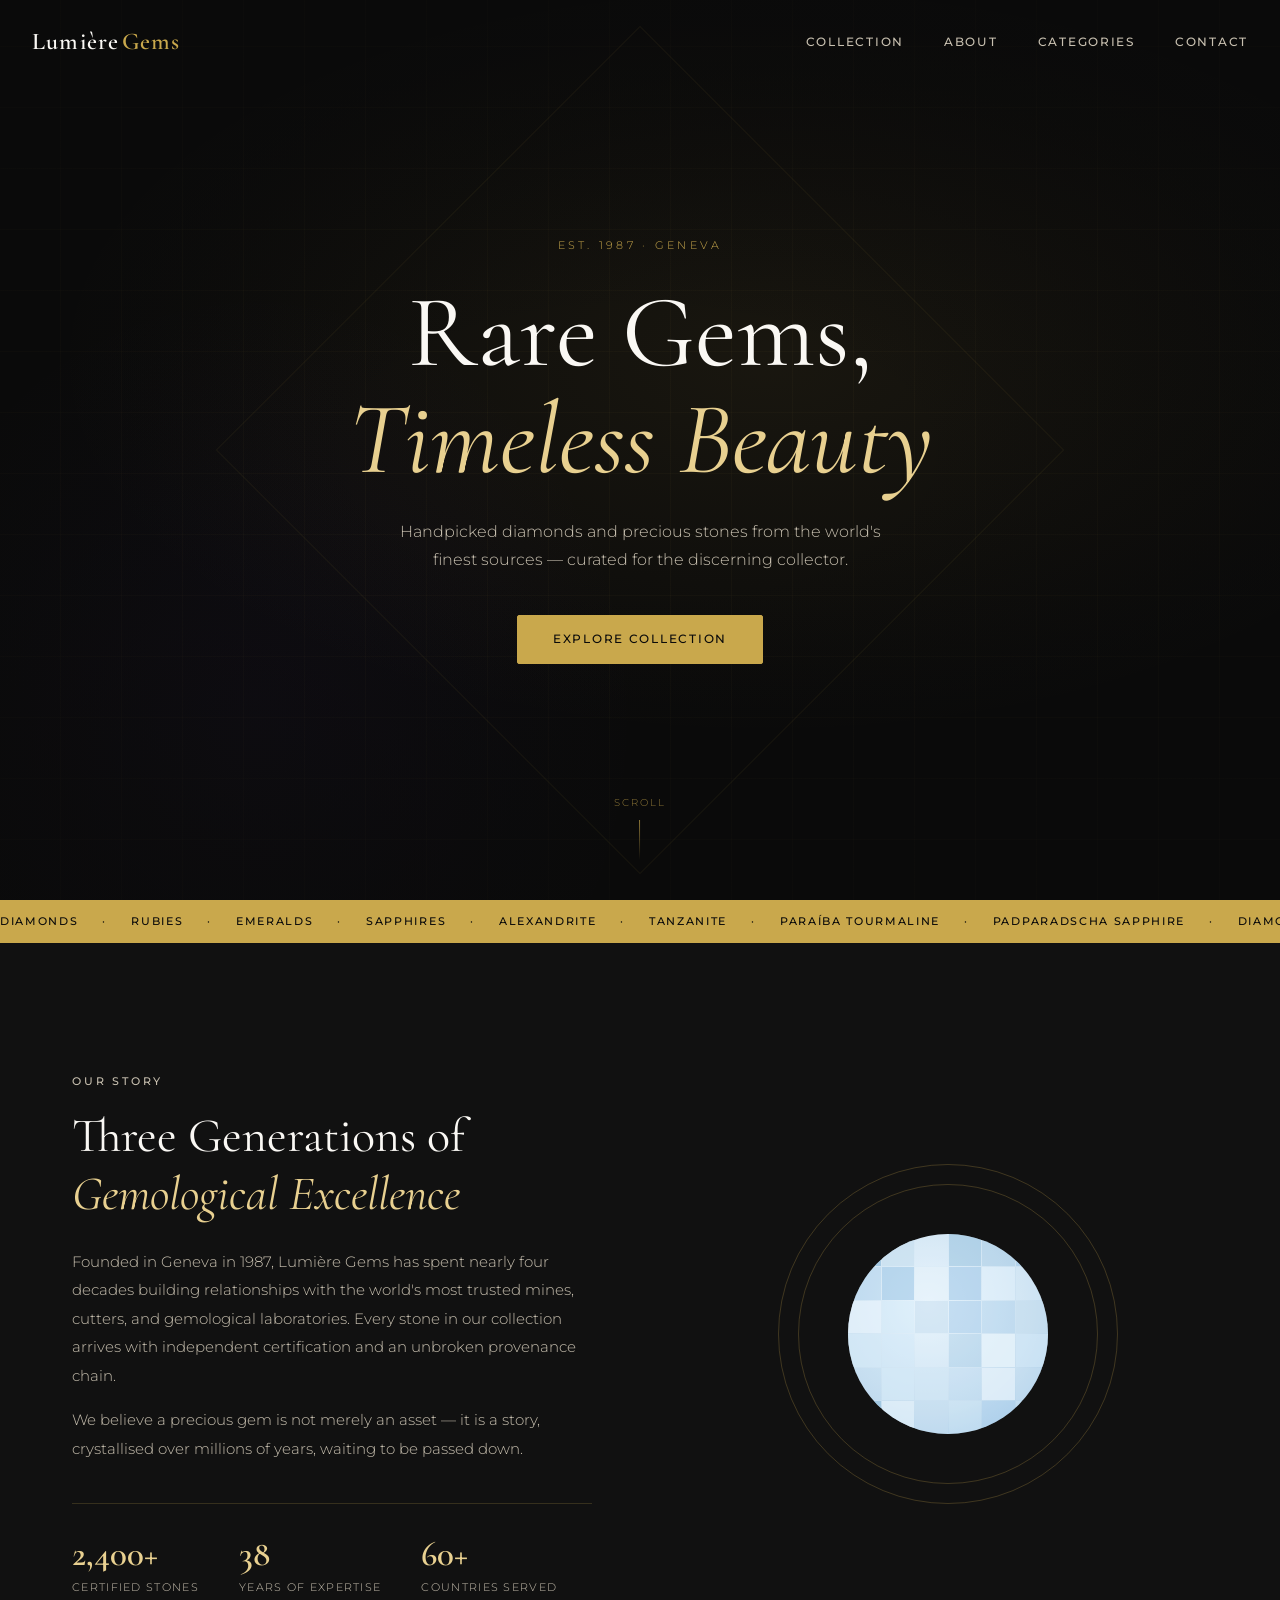
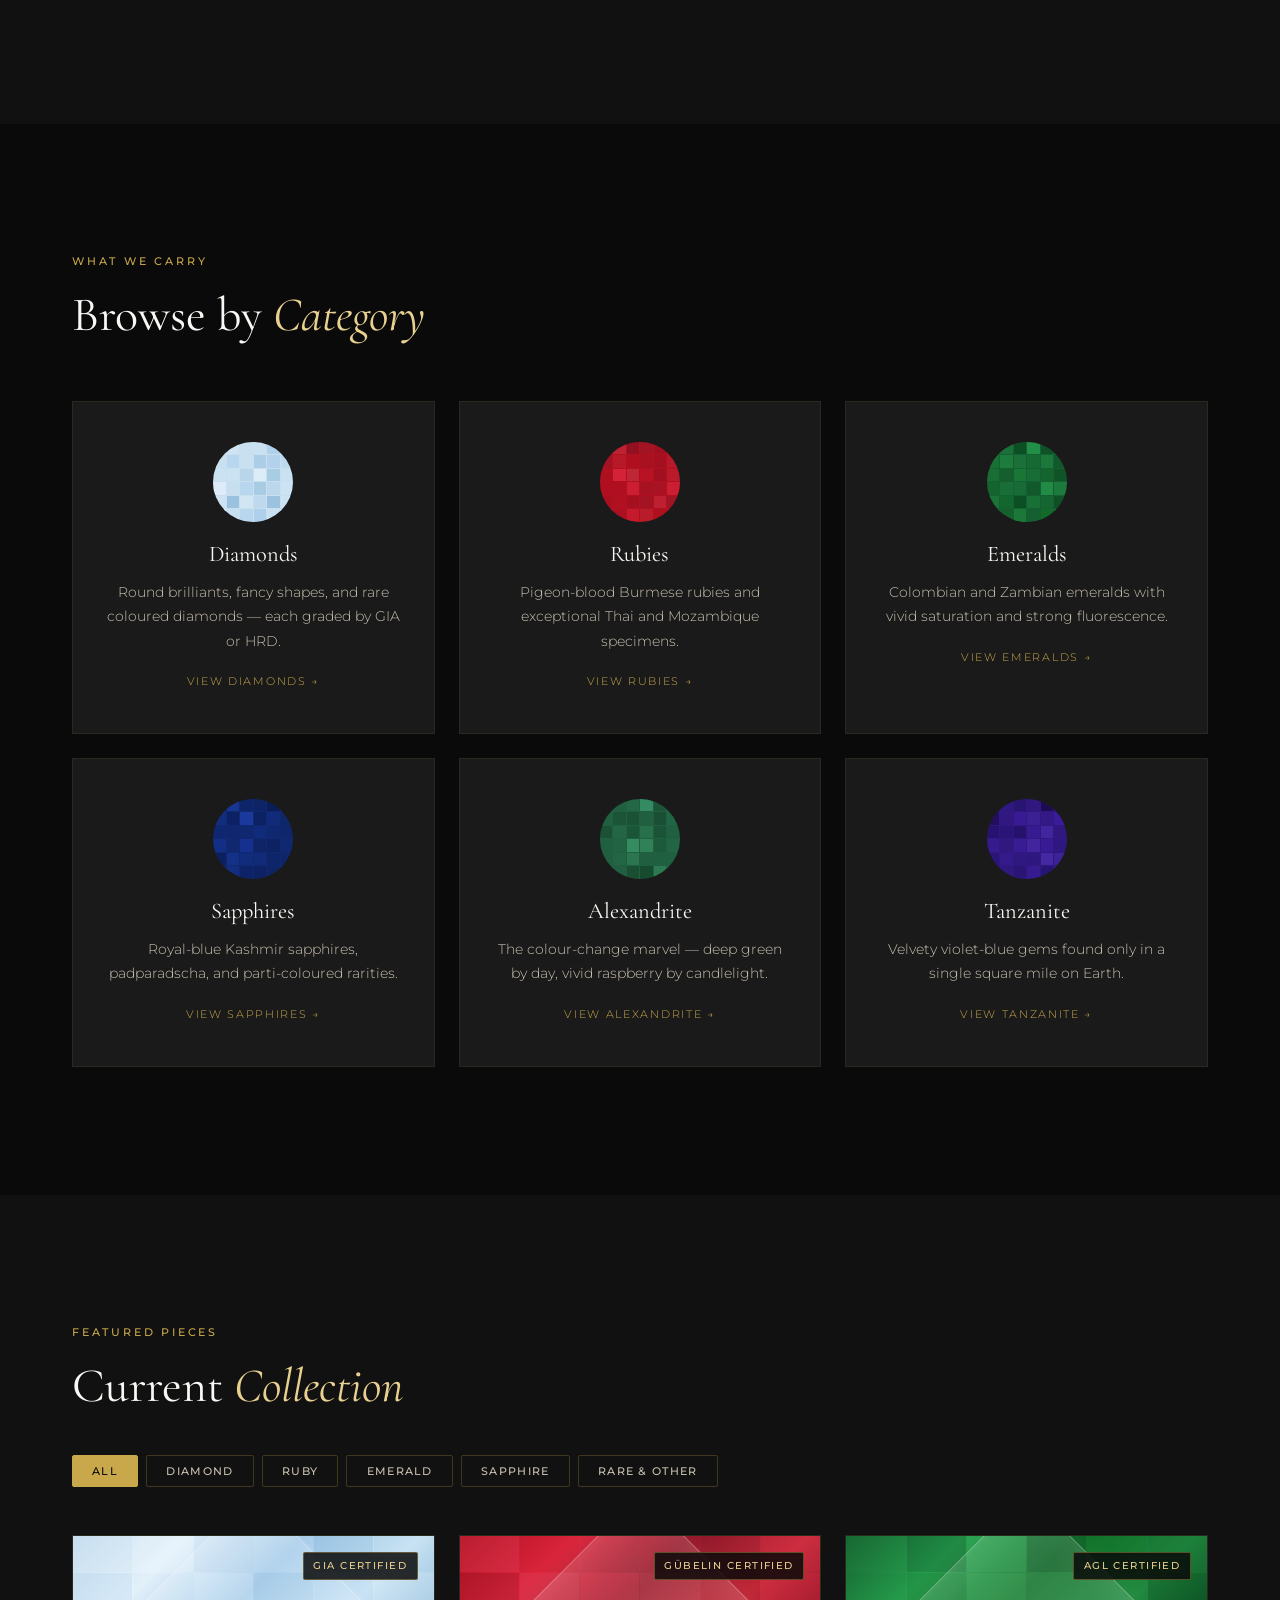
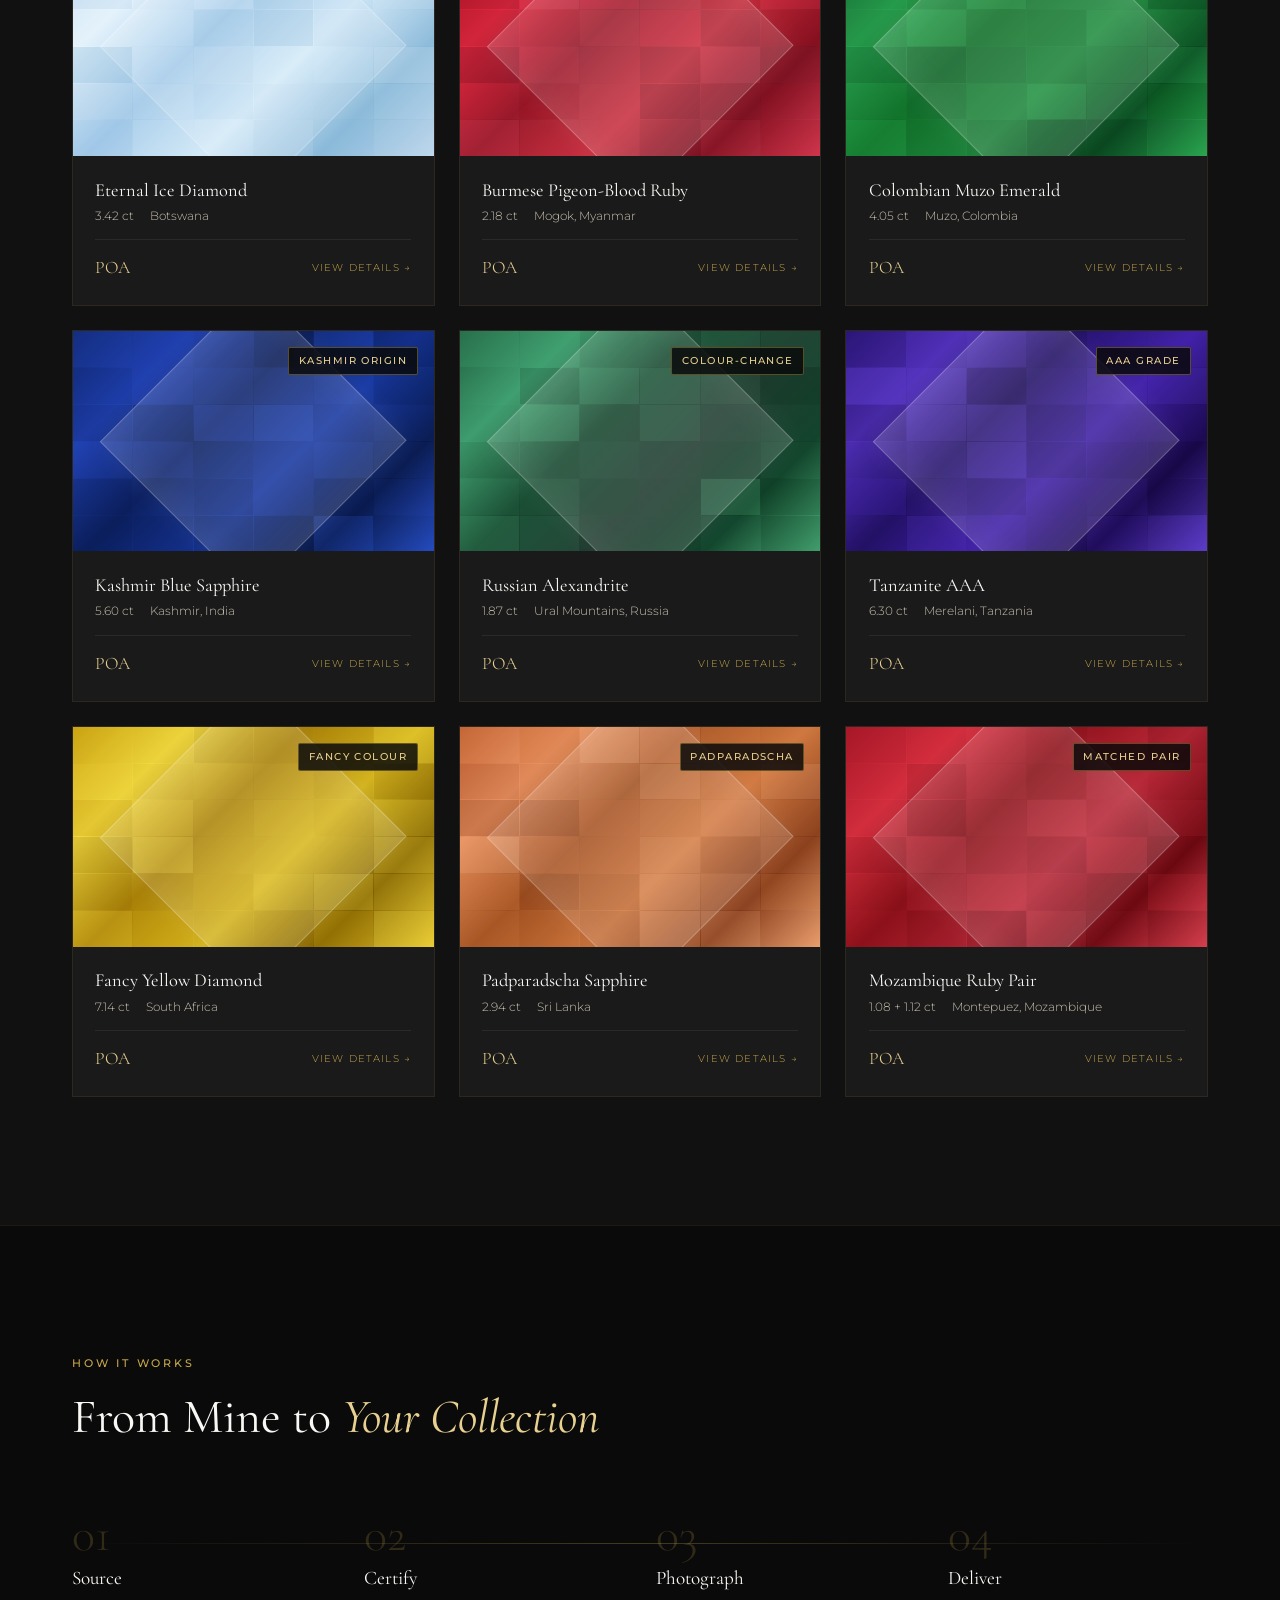
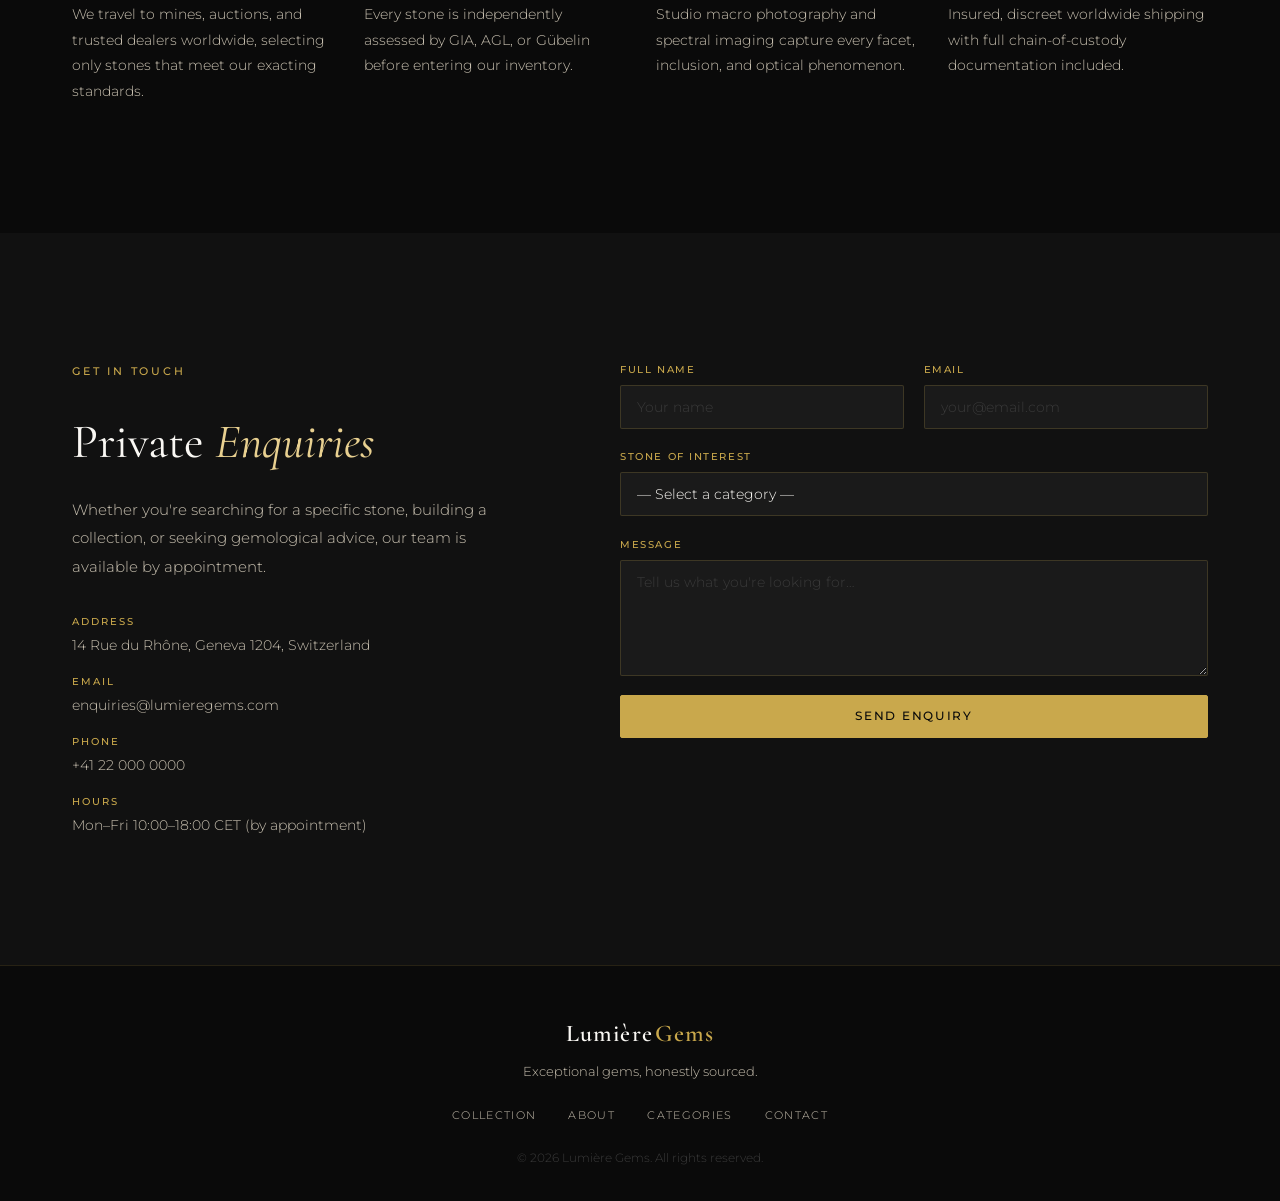
==== index.html @ 7a53ca30 "Initial commit: Lumière Gems showcase website" ====
<!DOCTYPE html>
<html lang="en">
<head>
  <meta charset="UTF-8" />
  <meta name="viewport" content="width=device-width, initial-scale=1.0" />
  <title>Lumière Gems — Fine Diamonds & Precious Stones</title>
  <link rel="stylesheet" href="style.css" />
  <link rel="preconnect" href="https://fonts.googleapis.com" />
  <link href="https://fonts.googleapis.com/css2?family=Cormorant+Garamond:ital,wght@0,300;0,400;0,600;1,300;1,400&family=Montserrat:wght@300;400;500&display=swap" rel="stylesheet" />
</head>
<body>

  <!-- NAV -->
  <header class="site-header" id="site-header">
    <div class="nav-inner">
      <a href="#" class="logo">Lumière<span>Gems</span></a>
      <nav class="main-nav">
        <a href="#collection">Collection</a>
        <a href="#about">About</a>
        <a href="#categories">Categories</a>
        <a href="#contact">Contact</a>
      </nav>
      <button class="nav-toggle" id="nav-toggle" aria-label="Toggle menu">
        <span></span><span></span><span></span>
      </button>
    </div>
    <nav class="mobile-nav" id="mobile-nav">
      <a href="#collection">Collection</a>
      <a href="#about">About</a>
      <a href="#categories">Categories</a>
      <a href="#contact">Contact</a>
    </nav>
  </header>

  <!-- HERO -->
  <section class="hero">
    <div class="hero-overlay"></div>
    <div class="hero-content">
      <p class="hero-tag">Est. 1987 · Geneva</p>
      <h1>Rare Gems,<br /><em>Timeless Beauty</em></h1>
      <p class="hero-sub">Handpicked diamonds and precious stones from the world's finest sources — curated for the discerning collector.</p>
      <a href="#collection" class="btn btn-primary">Explore Collection</a>
    </div>
    <div class="hero-scroll">
      <span>Scroll</span>
      <div class="scroll-line"></div>
    </div>
  </section>

  <!-- MARQUEE STRIP -->
  <div class="marquee-strip">
    <div class="marquee-track">
      <span>Diamonds</span><span>·</span>
      <span>Rubies</span><span>·</span>
      <span>Emeralds</span><span>·</span>
      <span>Sapphires</span><span>·</span>
      <span>Alexandrite</span><span>·</span>
      <span>Tanzanite</span><span>·</span>
      <span>Paraíba Tourmaline</span><span>·</span>
      <span>Padparadscha Sapphire</span><span>·</span>
      <span>Diamonds</span><span>·</span>
      <span>Rubies</span><span>·</span>
      <span>Emeralds</span><span>·</span>
      <span>Sapphires</span><span>·</span>
      <span>Alexandrite</span><span>·</span>
      <span>Tanzanite</span><span>·</span>
      <span>Paraíba Tourmaline</span><span>·</span>
      <span>Padparadscha Sapphire</span><span>·</span>
    </div>
  </div>

  <!-- ABOUT STRIP -->
  <section class="about" id="about">
    <div class="container about-grid">
      <div class="about-text">
        <p class="section-label">Our Story</p>
        <h2>Three Generations of <em>Gemological Excellence</em></h2>
        <p>Founded in Geneva in 1987, Lumière Gems has spent nearly four decades building relationships with the world's most trusted mines, cutters, and gemological laboratories. Every stone in our collection arrives with independent certification and an unbroken provenance chain.</p>
        <p>We believe a precious gem is not merely an asset — it is a story, crystallised over millions of years, waiting to be passed down.</p>
        <div class="about-stats">
          <div><strong>2,400+</strong><span>Certified Stones</span></div>
          <div><strong>38</strong><span>Years of Expertise</span></div>
          <div><strong>60+</strong><span>Countries Served</span></div>
        </div>
      </div>
      <div class="about-image">
        <div class="about-img-frame">
          <div class="about-img-inner gem-visual gem-visual--large">
            <div class="facet-grid" id="about-facets"></div>
          </div>
        </div>
      </div>
    </div>
  </section>

  <!-- CATEGORIES -->
  <section class="categories" id="categories">
    <div class="container">
      <p class="section-label">What We Carry</p>
      <h2>Browse by <em>Category</em></h2>
      <div class="category-grid">
        <div class="category-card" data-gem="diamond">
          <div class="cat-gem gem-visual" id="cat-gem-0"></div>
          <h3>Diamonds</h3>
          <p>Round brilliants, fancy shapes, and rare coloured diamonds — each graded by GIA or HRD.</p>
          <a href="#collection" class="cat-link">View Diamonds →</a>
        </div>
        <div class="category-card" data-gem="ruby">
          <div class="cat-gem gem-visual" id="cat-gem-1"></div>
          <h3>Rubies</h3>
          <p>Pigeon-blood Burmese rubies and exceptional Thai and Mozambique specimens.</p>
          <a href="#collection" class="cat-link">View Rubies →</a>
        </div>
        <div class="category-card" data-gem="emerald">
          <div class="cat-gem gem-visual" id="cat-gem-2"></div>
          <h3>Emeralds</h3>
          <p>Colombian and Zambian emeralds with vivid saturation and strong fluorescence.</p>
          <a href="#collection" class="cat-link">View Emeralds →</a>
        </div>
        <div class="category-card" data-gem="sapphire">
          <div class="cat-gem gem-visual" id="cat-gem-3"></div>
          <h3>Sapphires</h3>
          <p>Royal-blue Kashmir sapphires, padparadscha, and parti-coloured rarities.</p>
          <a href="#collection" class="cat-link">View Sapphires →</a>
        </div>
        <div class="category-card" data-gem="alexandrite">
          <div class="cat-gem gem-visual" id="cat-gem-4"></div>
          <h3>Alexandrite</h3>
          <p>The colour-change marvel — deep green by day, vivid raspberry by candlelight.</p>
          <a href="#collection" class="cat-link">View Alexandrite →</a>
        </div>
        <div class="category-card" data-gem="tanzanite">
          <div class="cat-gem gem-visual" id="cat-gem-5"></div>
          <h3>Tanzanite</h3>
          <p>Velvety violet-blue gems found only in a single square mile on Earth.</p>
          <a href="#collection" class="cat-link">View Tanzanite →</a>
        </div>
      </div>
    </div>
  </section>

  <!-- COLLECTION -->
  <section class="collection" id="collection">
    <div class="container">
      <p class="section-label">Featured Pieces</p>
      <h2>Current <em>Collection</em></h2>

      <!-- FILTERS -->
      <div class="filter-bar">
        <button class="filter-btn active" data-filter="all">All</button>
        <button class="filter-btn" data-filter="diamond">Diamond</button>
        <button class="filter-btn" data-filter="ruby">Ruby</button>
        <button class="filter-btn" data-filter="emerald">Emerald</button>
        <button class="filter-btn" data-filter="sapphire">Sapphire</button>
        <button class="filter-btn" data-filter="other">Rare &amp; Other</button>
      </div>

      <div class="gem-grid" id="gem-grid">
        <!-- Populated by JS -->
      </div>
    </div>
  </section>

  <!-- LIGHTBOX -->
  <div class="lightbox" id="lightbox" role="dialog" aria-modal="true" aria-hidden="true">
    <button class="lightbox-close" id="lightbox-close" aria-label="Close">&times;</button>
    <div class="lightbox-inner">
      <div class="lightbox-gem" id="lightbox-gem"></div>
      <div class="lightbox-info">
        <p class="lightbox-tag" id="lb-tag"></p>
        <h2 id="lb-name"></h2>
        <div class="lightbox-specs" id="lb-specs"></div>
        <p id="lb-desc"></p>
        <div class="lightbox-actions">
          <a href="#contact" class="btn btn-primary" id="lb-enquire">Enquire About This Stone</a>
        </div>
      </div>
    </div>
  </div>
  <div class="lightbox-backdrop" id="lightbox-backdrop"></div>

  <!-- PROCESS -->
  <section class="process">
    <div class="container">
      <p class="section-label">How It Works</p>
      <h2>From Mine to <em>Your Collection</em></h2>
      <div class="process-steps">
        <div class="process-step">
          <div class="step-number">01</div>
          <h3>Source</h3>
          <p>We travel to mines, auctions, and trusted dealers worldwide, selecting only stones that meet our exacting standards.</p>
        </div>
        <div class="process-step">
          <div class="step-number">02</div>
          <h3>Certify</h3>
          <p>Every stone is independently assessed by GIA, AGL, or Gübelin before entering our inventory.</p>
        </div>
        <div class="process-step">
          <div class="step-number">03</div>
          <h3>Photograph</h3>
          <p>Studio macro photography and spectral imaging capture every facet, inclusion, and optical phenomenon.</p>
        </div>
        <div class="process-step">
          <div class="step-number">04</div>
          <h3>Deliver</h3>
          <p>Insured, discreet worldwide shipping with full chain-of-custody documentation included.</p>
        </div>
      </div>
    </div>
  </section>

  <!-- CONTACT -->
  <section class="contact" id="contact">
    <div class="container contact-grid">
      <div class="contact-text">
        <p class="section-label">Get in Touch</p>
        <h2>Private <em>Enquiries</em></h2>
        <p>Whether you're searching for a specific stone, building a collection, or seeking gemological advice, our team is available by appointment.</p>
        <div class="contact-details">
          <div><strong>Address</strong><span>14 Rue du Rhône, Geneva 1204, Switzerland</span></div>
          <div><strong>Email</strong><span>enquiries@lumieregems.com</span></div>
          <div><strong>Phone</strong><span>+41 22 000 0000</span></div>
          <div><strong>Hours</strong><span>Mon–Fri 10:00–18:00 CET (by appointment)</span></div>
        </div>
      </div>
      <form class="contact-form" id="contact-form" novalidate>
        <div class="form-row">
          <div class="form-group">
            <label for="cf-name">Full Name</label>
            <input type="text" id="cf-name" name="name" placeholder="Your name" required />
          </div>
          <div class="form-group">
            <label for="cf-email">Email</label>
            <input type="email" id="cf-email" name="email" placeholder="your@email.com" required />
          </div>
        </div>
        <div class="form-group">
          <label for="cf-interest">Stone of Interest</label>
          <select id="cf-interest" name="interest">
            <option value="">— Select a category —</option>
            <option>Diamond</option>
            <option>Ruby</option>
            <option>Emerald</option>
            <option>Sapphire</option>
            <option>Alexandrite</option>
            <option>Tanzanite</option>
            <option>Other / Unsure</option>
          </select>
        </div>
        <div class="form-group">
          <label for="cf-message">Message</label>
          <textarea id="cf-message" name="message" rows="5" placeholder="Tell us what you're looking for…" required></textarea>
        </div>
        <button type="submit" class="btn btn-primary">Send Enquiry</button>
        <p class="form-success" id="form-success">Thank you — we'll be in touch within one business day.</p>
      </form>
    </div>
  </section>

  <!-- FOOTER -->
  <footer class="site-footer">
    <div class="container footer-inner">
      <div class="footer-brand">
        <a href="#" class="logo">Lumière<span>Gems</span></a>
        <p>Exceptional gems, honestly sourced.</p>
      </div>
      <div class="footer-links">
        <a href="#collection">Collection</a>
        <a href="#about">About</a>
        <a href="#categories">Categories</a>
        <a href="#contact">Contact</a>
      </div>
      <p class="footer-copy">&copy; 2026 Lumière Gems. All rights reserved.</p>
    </div>
  </footer>

  <script src="script.js"></script>
</body>
</html>
---- style.css ----
/* ── Reset & Base ─────────────────────────────────────────── */
*, *::before, *::after { box-sizing: border-box; margin: 0; padding: 0; }

:root {
  --gold:       #c9a84c;
  --gold-light: #e8d090;
  --gold-dark:  #9a7a2e;
  --dark:       #0a0a0a;
  --dark-2:     #111111;
  --dark-3:     #1a1a1a;
  --dark-4:     #222222;
  --mid:        #3a3a3a;
  --light:      #e8e0d0;
  --white:      #faf8f4;
  --text:       #c8c0b0;

  --font-serif: 'Cormorant Garamond', Georgia, serif;
  --font-sans:  'Montserrat', system-ui, sans-serif;

  --radius: 2px;
  --trans:  0.3s ease;
}

html { scroll-behavior: smooth; }

body {
  background: var(--dark);
  color: var(--text);
  font-family: var(--font-sans);
  font-size: 15px;
  font-weight: 300;
  line-height: 1.7;
  overflow-x: hidden;
}

h1, h2, h3, h4 {
  font-family: var(--font-serif);
  font-weight: 400;
  color: var(--white);
  line-height: 1.2;
}

em { font-style: italic; color: var(--gold-light); }

a { color: inherit; text-decoration: none; }

img { display: block; max-width: 100%; }

.container {
  max-width: 1200px;
  margin: 0 auto;
  padding: 0 2rem;
}

.section-label {
  font-family: var(--font-sans);
  font-size: 0.7rem;
  font-weight: 500;
  letter-spacing: 0.25em;
  text-transform: uppercase;
  color: var(--gold);
  margin-bottom: 1rem;
}

.btn {
  display: inline-block;
  padding: 0.85rem 2.2rem;
  font-family: var(--font-sans);
  font-size: 0.72rem;
  font-weight: 500;
  letter-spacing: 0.15em;
  text-transform: uppercase;
  border: 1px solid transparent;
  cursor: pointer;
  transition: var(--trans);
  border-radius: var(--radius);
}

.btn-primary {
  background: var(--gold);
  color: var(--dark);
  border-color: var(--gold);
}
.btn-primary:hover {
  background: var(--gold-light);
  border-color: var(--gold-light);
}

/* ── Header / Nav ─────────────────────────────────────────── */
.site-header {
  position: fixed;
  top: 0; left: 0; right: 0;
  z-index: 100;
  background: transparent;
  transition: background var(--trans), backdrop-filter var(--trans);
}
.site-header.scrolled {
  background: rgba(10,10,10,0.92);
  backdrop-filter: blur(12px);
  border-bottom: 1px solid rgba(201,168,76,0.15);
}
.nav-inner {
  display: flex;
  align-items: center;
  justify-content: space-between;
  padding: 1.4rem 2rem;
  max-width: 1300px;
  margin: 0 auto;
}

.logo {
  font-family: var(--font-serif);
  font-size: 1.5rem;
  font-weight: 600;
  color: var(--white);
  letter-spacing: 0.05em;
}
.logo span { color: var(--gold); margin-left: 0.1em; }

.main-nav { display: flex; gap: 2.5rem; }
.main-nav a {
  font-size: 0.72rem;
  font-weight: 500;
  letter-spacing: 0.15em;
  text-transform: uppercase;
  color: var(--text);
  transition: color var(--trans);
  position: relative;
}
.main-nav a::after {
  content: '';
  position: absolute;
  bottom: -4px; left: 0;
  width: 0; height: 1px;
  background: var(--gold);
  transition: width var(--trans);
}
.main-nav a:hover { color: var(--gold-light); }
.main-nav a:hover::after { width: 100%; }

.nav-toggle {
  display: none;
  flex-direction: column;
  gap: 5px;
  background: none;
  border: none;
  cursor: pointer;
  padding: 4px;
}
.nav-toggle span {
  display: block;
  width: 24px; height: 1px;
  background: var(--white);
  transition: var(--trans);
}

.mobile-nav {
  display: none;
  flex-direction: column;
  gap: 0;
  background: rgba(10,10,10,0.97);
  padding: 0 2rem 1.5rem;
}
.mobile-nav.open { display: flex; }
.mobile-nav a {
  padding: 0.8rem 0;
  font-size: 0.8rem;
  letter-spacing: 0.15em;
  text-transform: uppercase;
  border-bottom: 1px solid rgba(255,255,255,0.06);
  color: var(--text);
}

@media (max-width: 768px) {
  .main-nav { display: none; }
  .nav-toggle { display: flex; }
}

/* ── Hero ─────────────────────────────────────────────────── */
.hero {
  position: relative;
  min-height: 100vh;
  display: flex;
  align-items: center;
  justify-content: center;
  background:
    radial-gradient(ellipse 80% 60% at 60% 40%, rgba(201,168,76,0.08) 0%, transparent 70%),
    radial-gradient(ellipse 50% 80% at 20% 80%, rgba(100,60,180,0.06) 0%, transparent 60%),
    var(--dark);
  overflow: hidden;
  text-align: center;
}

.hero::before {
  content: '';
  position: absolute;
  inset: 0;
  background-image:
    repeating-linear-gradient(0deg, transparent, transparent 60px, rgba(201,168,76,0.03) 60px, rgba(201,168,76,0.03) 61px),
    repeating-linear-gradient(90deg, transparent, transparent 60px, rgba(201,168,76,0.03) 60px, rgba(201,168,76,0.03) 61px);
  pointer-events: none;
}

/* Animated diamond bg shapes */
.hero::after {
  content: '';
  position: absolute;
  width: 600px; height: 600px;
  top: 50%; left: 50%;
  transform: translate(-50%,-50%) rotate(45deg);
  border: 1px solid rgba(201,168,76,0.07);
  pointer-events: none;
  animation: heroRotate 30s linear infinite;
}
@keyframes heroRotate {
  to { transform: translate(-50%,-50%) rotate(405deg); }
}

.hero-overlay {
  position: absolute;
  inset: 0;
  background: radial-gradient(ellipse 70% 50% at 50% 50%, transparent 30%, rgba(10,10,10,0.6) 100%);
}

.hero-content {
  position: relative;
  z-index: 2;
  max-width: 780px;
  padding: 0 2rem;
}

.hero-tag {
  font-size: 0.68rem;
  letter-spacing: 0.3em;
  text-transform: uppercase;
  color: var(--gold);
  margin-bottom: 1.5rem;
}

.hero-content h1 {
  font-size: clamp(3rem, 8vw, 6.5rem);
  line-height: 1.05;
  margin-bottom: 1.5rem;
  color: var(--white);
}

.hero-sub {
  font-size: 1rem;
  color: var(--text);
  max-width: 520px;
  margin: 0 auto 2.5rem;
  line-height: 1.8;
}

.hero-scroll {
  position: absolute;
  bottom: 2.5rem;
  left: 50%;
  transform: translateX(-50%);
  display: flex;
  flex-direction: column;
  align-items: center;
  gap: 0.6rem;
  font-size: 0.62rem;
  letter-spacing: 0.2em;
  text-transform: uppercase;
  color: var(--gold);
  opacity: 0.7;
}
.scroll-line {
  width: 1px; height: 40px;
  background: linear-gradient(to bottom, var(--gold), transparent);
  animation: scrollPulse 2s ease-in-out infinite;
}
@keyframes scrollPulse {
  0%, 100% { opacity: 0.4; transform: scaleY(1); }
  50%       { opacity: 1;   transform: scaleY(1.2); }
}

/* ── Marquee ──────────────────────────────────────────────── */
.marquee-strip {
  background: var(--gold);
  overflow: hidden;
  padding: 0.75rem 0;
}
.marquee-track {
  display: flex;
  gap: 1.5rem;
  white-space: nowrap;
  animation: marquee 25s linear infinite;
}
.marquee-track span {
  font-size: 0.7rem;
  font-weight: 500;
  letter-spacing: 0.15em;
  text-transform: uppercase;
  color: var(--dark);
}
@keyframes marquee {
  from { transform: translateX(0); }
  to   { transform: translateX(-50%); }
}

/* ── About ────────────────────────────────────────────────── */
.about {
  padding: 8rem 0;
  background: var(--dark-2);
}
.about-grid {
  display: grid;
  grid-template-columns: 1fr 1fr;
  gap: 6rem;
  align-items: center;
}
.about-text h2 { font-size: clamp(2rem, 4vw, 3rem); margin-bottom: 1.5rem; }
.about-text p  { color: var(--text); margin-bottom: 1rem; line-height: 1.9; }

.about-stats {
  display: flex;
  gap: 2.5rem;
  margin-top: 2.5rem;
  padding-top: 2rem;
  border-top: 1px solid rgba(201,168,76,0.2);
}
.about-stats div { display: flex; flex-direction: column; }
.about-stats strong {
  font-family: var(--font-serif);
  font-size: 2.2rem;
  font-weight: 600;
  color: var(--gold-light);
  line-height: 1;
}
.about-stats span {
  font-size: 0.68rem;
  letter-spacing: 0.12em;
  text-transform: uppercase;
  color: var(--text);
  margin-top: 0.4rem;
}

.about-image { display: flex; justify-content: center; align-items: center; }
.about-img-frame {
  position: relative;
  width: 340px; height: 340px;
  display: flex; align-items: center; justify-content: center;
}
.about-img-frame::before, .about-img-frame::after {
  content: '';
  position: absolute;
  border: 1px solid rgba(201,168,76,0.25);
  border-radius: 50%;
}
.about-img-frame::before { inset: 0; animation: spinRing 20s linear infinite; }
.about-img-frame::after  { inset: 20px; animation: spinRing 30s linear infinite reverse; }
@keyframes spinRing { to { transform: rotate(360deg); } }

.about-img-inner {
  width: 200px; height: 200px;
  border-radius: 50%;
  overflow: hidden;
}

@media (max-width: 860px) {
  .about-grid { grid-template-columns: 1fr; gap: 3rem; }
  .about-image { display: none; }
}

/* ── Gem Visual (CSS Diamond) ─────────────────────────────── */
.gem-visual {
  position: relative;
  overflow: hidden;
}
.facet-grid {
  position: absolute;
  inset: 0;
  display: grid;
  grid-template-columns: repeat(6,1fr);
  grid-template-rows: repeat(6,1fr);
  gap: 1px;
}
.facet {
  background: var(--facet-color, rgba(201,168,76,0.2));
  transition: background 0.8s ease;
}

/* Category gem circles */
.cat-gem {
  width: 80px; height: 80px;
  border-radius: 50%;
  margin: 0 auto 1.2rem;
  flex-shrink: 0;
}

/* ── Categories ───────────────────────────────────────────── */
.categories {
  padding: 8rem 0;
  background: var(--dark);
}
.categories h2 { font-size: clamp(2rem, 4vw, 3rem); margin-bottom: 3.5rem; }

.category-grid {
  display: grid;
  grid-template-columns: repeat(auto-fit, minmax(280px, 1fr));
  gap: 1.5rem;
}
.category-card {
  background: var(--dark-3);
  border: 1px solid rgba(201,168,76,0.1);
  padding: 2.5rem 2rem;
  text-align: center;
  transition: border-color var(--trans), transform var(--trans), background var(--trans);
  cursor: pointer;
}
.category-card:hover {
  border-color: rgba(201,168,76,0.4);
  background: var(--dark-4);
  transform: translateY(-4px);
}
.category-card h3 {
  font-size: 1.4rem;
  margin-bottom: 0.75rem;
  color: var(--white);
}
.category-card p { font-size: 0.85rem; line-height: 1.8; color: var(--text); }
.cat-link {
  display: inline-block;
  margin-top: 1.2rem;
  font-size: 0.7rem;
  letter-spacing: 0.15em;
  text-transform: uppercase;
  color: var(--gold);
  transition: color var(--trans);
}
.cat-link:hover { color: var(--gold-light); }

/* ── Collection ───────────────────────────────────────────── */
.collection {
  padding: 8rem 0;
  background: var(--dark-2);
}
.collection h2 { font-size: clamp(2rem, 4vw, 3rem); margin-bottom: 2.5rem; }

.filter-bar {
  display: flex;
  flex-wrap: wrap;
  gap: 0.5rem;
  margin-bottom: 3rem;
}
.filter-btn {
  padding: 0.5rem 1.2rem;
  font-family: var(--font-sans);
  font-size: 0.68rem;
  font-weight: 500;
  letter-spacing: 0.12em;
  text-transform: uppercase;
  background: transparent;
  border: 1px solid rgba(201,168,76,0.25);
  color: var(--text);
  cursor: pointer;
  border-radius: var(--radius);
  transition: var(--trans);
}
.filter-btn:hover { border-color: var(--gold); color: var(--gold); }
.filter-btn.active {
  background: var(--gold);
  border-color: var(--gold);
  color: var(--dark);
}

.gem-grid {
  display: grid;
  grid-template-columns: repeat(auto-fill, minmax(280px, 1fr));
  gap: 1.5rem;
}

.gem-card {
  background: var(--dark-3);
  border: 1px solid rgba(201,168,76,0.1);
  overflow: hidden;
  cursor: pointer;
  transition: border-color var(--trans), transform var(--trans);
  animation: fadeUp 0.4s ease both;
}
.gem-card:hover {
  border-color: rgba(201,168,76,0.4);
  transform: translateY(-4px);
}
@keyframes fadeUp {
  from { opacity: 0; transform: translateY(20px); }
  to   { opacity: 1; transform: translateY(0); }
}

.gem-card-img {
  height: 220px;
  position: relative;
  overflow: hidden;
  display: flex;
  align-items: center;
  justify-content: center;
}
.gem-card-gem {
  width: 100%; height: 100%;
  transition: transform 0.5s ease;
}
.gem-card:hover .gem-card-gem { transform: scale(1.05); }

.gem-card-badge {
  position: absolute;
  top: 1rem; right: 1rem;
  background: rgba(10,10,10,0.85);
  border: 1px solid rgba(201,168,76,0.4);
  color: var(--gold-light);
  font-size: 0.6rem;
  font-weight: 500;
  letter-spacing: 0.15em;
  text-transform: uppercase;
  padding: 0.3rem 0.6rem;
  border-radius: var(--radius);
}

.gem-card-body { padding: 1.4rem; }
.gem-card-body h3 { font-size: 1.15rem; margin-bottom: 0.4rem; color: var(--white); }
.gem-card-meta {
  display: flex;
  gap: 1rem;
  font-size: 0.72rem;
  color: var(--text);
  margin-bottom: 0.8rem;
}
.gem-card-meta span { display: flex; align-items: center; gap: 0.3rem; }
.gem-card-footer {
  display: flex;
  align-items: center;
  justify-content: space-between;
  padding-top: 0.8rem;
  border-top: 1px solid rgba(255,255,255,0.07);
}
.gem-price {
  font-family: var(--font-serif);
  font-size: 1.1rem;
  color: var(--gold-light);
}
.gem-enquire {
  font-size: 0.62rem;
  letter-spacing: 0.12em;
  text-transform: uppercase;
  color: var(--gold);
  border-bottom: 1px solid transparent;
  transition: border-color var(--trans);
}
.gem-enquire:hover { border-color: var(--gold); }

/* ── Lightbox ─────────────────────────────────────────────── */
.lightbox-backdrop {
  position: fixed;
  inset: 0;
  background: rgba(0,0,0,0.85);
  z-index: 199;
  opacity: 0;
  pointer-events: none;
  transition: opacity var(--trans);
}
.lightbox-backdrop.active { opacity: 1; pointer-events: all; }

.lightbox {
  position: fixed;
  inset: 0;
  z-index: 200;
  display: flex;
  align-items: center;
  justify-content: center;
  padding: 2rem;
  opacity: 0;
  pointer-events: none;
  transition: opacity var(--trans);
}
.lightbox.active { opacity: 1; pointer-events: all; }

.lightbox-close {
  position: absolute;
  top: 1.5rem; right: 1.5rem;
  background: none;
  border: 1px solid rgba(201,168,76,0.3);
  color: var(--white);
  font-size: 1.4rem;
  width: 42px; height: 42px;
  display: flex; align-items: center; justify-content: center;
  cursor: pointer;
  border-radius: var(--radius);
  transition: var(--trans);
}
.lightbox-close:hover { border-color: var(--gold); color: var(--gold); }

.lightbox-inner {
  background: var(--dark-3);
  border: 1px solid rgba(201,168,76,0.2);
  display: grid;
  grid-template-columns: 1fr 1fr;
  max-width: 860px;
  width: 100%;
  overflow: hidden;
  max-height: 90vh;
  overflow-y: auto;
}

.lightbox-gem {
  height: 100%;
  min-height: 360px;
}

.lightbox-info {
  padding: 3rem 2.5rem;
  display: flex;
  flex-direction: column;
  gap: 1rem;
}
.lightbox-tag {
  font-size: 0.65rem;
  letter-spacing: 0.25em;
  text-transform: uppercase;
  color: var(--gold);
}
.lightbox-info h2 { font-size: 2rem; line-height: 1.1; }

.lightbox-specs {
  display: grid;
  grid-template-columns: 1fr 1fr;
  gap: 0.8rem 1.5rem;
}
.lightbox-spec { display: flex; flex-direction: column; }
.lightbox-spec .spec-label {
  font-size: 0.62rem;
  letter-spacing: 0.15em;
  text-transform: uppercase;
  color: var(--gold);
  margin-bottom: 0.1rem;
}
.lightbox-spec .spec-val { color: var(--white); font-size: 0.9rem; }

.lightbox-info p { color: var(--text); font-size: 0.88rem; line-height: 1.8; }
.lightbox-actions { margin-top: auto; padding-top: 1rem; }

@media (max-width: 680px) {
  .lightbox-inner { grid-template-columns: 1fr; }
  .lightbox-gem { min-height: 220px; height: 220px; }
}

/* ── Process ──────────────────────────────────────────────── */
.process {
  padding: 8rem 0;
  background: var(--dark);
  border-top: 1px solid rgba(201,168,76,0.1);
}
.process h2 { font-size: clamp(2rem, 4vw, 3rem); margin-bottom: 4rem; }

.process-steps {
  display: grid;
  grid-template-columns: repeat(auto-fit, minmax(220px, 1fr));
  gap: 2rem;
  position: relative;
}
.process-steps::before {
  content: '';
  position: absolute;
  top: 2rem; left: 0; right: 0;
  height: 1px;
  background: linear-gradient(to right, transparent, rgba(201,168,76,0.3), transparent);
}

.process-step { position: relative; padding-top: 3.5rem; }
.step-number {
  position: absolute;
  top: 0; left: 0;
  font-family: var(--font-serif);
  font-size: 3rem;
  font-weight: 300;
  color: rgba(201,168,76,0.2);
  line-height: 1;
}
.process-step h3 {
  font-size: 1.2rem;
  margin-bottom: 0.75rem;
  color: var(--white);
}
.process-step p { font-size: 0.85rem; line-height: 1.9; color: var(--text); }

/* ── Contact ──────────────────────────────────────────────── */
.contact {
  padding: 8rem 0;
  background: var(--dark-2);
}
.contact-grid {
  display: grid;
  grid-template-columns: 1fr 1.3fr;
  gap: 6rem;
  align-items: start;
}
.contact-text h2 { font-size: clamp(2rem, 4vw, 3rem); margin-bottom: 1.5rem; }
.contact-text > p { margin-bottom: 2rem; line-height: 1.9; }

.contact-details { display: flex; flex-direction: column; gap: 1rem; }
.contact-details > div { display: flex; flex-direction: column; gap: 0.15rem; }
.contact-details strong {
  font-size: 0.65rem;
  letter-spacing: 0.2em;
  text-transform: uppercase;
  color: var(--gold);
  font-weight: 500;
}
.contact-details span { color: var(--text); font-size: 0.88rem; }

.contact-form { display: flex; flex-direction: column; gap: 1.2rem; }
.form-row { display: grid; grid-template-columns: 1fr 1fr; gap: 1.2rem; }
.form-group { display: flex; flex-direction: column; gap: 0.4rem; }
.form-group label {
  font-size: 0.65rem;
  letter-spacing: 0.15em;
  text-transform: uppercase;
  color: var(--gold);
  font-weight: 500;
}
.form-group input,
.form-group select,
.form-group textarea {
  background: var(--dark-3);
  border: 1px solid rgba(201,168,76,0.2);
  color: var(--white);
  padding: 0.75rem 1rem;
  font-family: var(--font-sans);
  font-size: 0.88rem;
  font-weight: 300;
  border-radius: var(--radius);
  transition: border-color var(--trans);
  outline: none;
  appearance: none;
}
.form-group input::placeholder,
.form-group textarea::placeholder { color: var(--mid); }
.form-group input:focus,
.form-group select:focus,
.form-group textarea:focus { border-color: rgba(201,168,76,0.6); }
.form-group textarea { resize: vertical; }
.form-group select { cursor: pointer; }
.form-group select option { background: var(--dark-3); }

.form-success {
  display: none;
  color: var(--gold-light);
  font-size: 0.85rem;
  padding: 0.75rem 1rem;
  border: 1px solid rgba(201,168,76,0.3);
  background: rgba(201,168,76,0.05);
  border-radius: var(--radius);
}
.form-success.visible { display: block; }

@media (max-width: 860px) {
  .contact-grid { grid-template-columns: 1fr; gap: 3rem; }
}
@media (max-width: 480px) {
  .form-row { grid-template-columns: 1fr; }
}

/* ── Footer ───────────────────────────────────────────────── */
.site-footer {
  background: var(--dark);
  border-top: 1px solid rgba(201,168,76,0.15);
  padding: 3rem 0 2rem;
}
.footer-inner {
  display: flex;
  flex-direction: column;
  align-items: center;
  gap: 1.5rem;
  text-align: center;
}
.footer-brand p { font-size: 0.82rem; color: var(--text); margin-top: 0.3rem; }
.footer-links { display: flex; gap: 2rem; flex-wrap: wrap; justify-content: center; }
.footer-links a {
  font-size: 0.7rem;
  letter-spacing: 0.12em;
  text-transform: uppercase;
  color: var(--text);
  transition: color var(--trans);
}
.footer-links a:hover { color: var(--gold-light); }
.footer-copy { font-size: 0.72rem; color: var(--mid); }

/* ── Utility ──────────────────────────────────────────────── */
.hidden { display: none !important; }
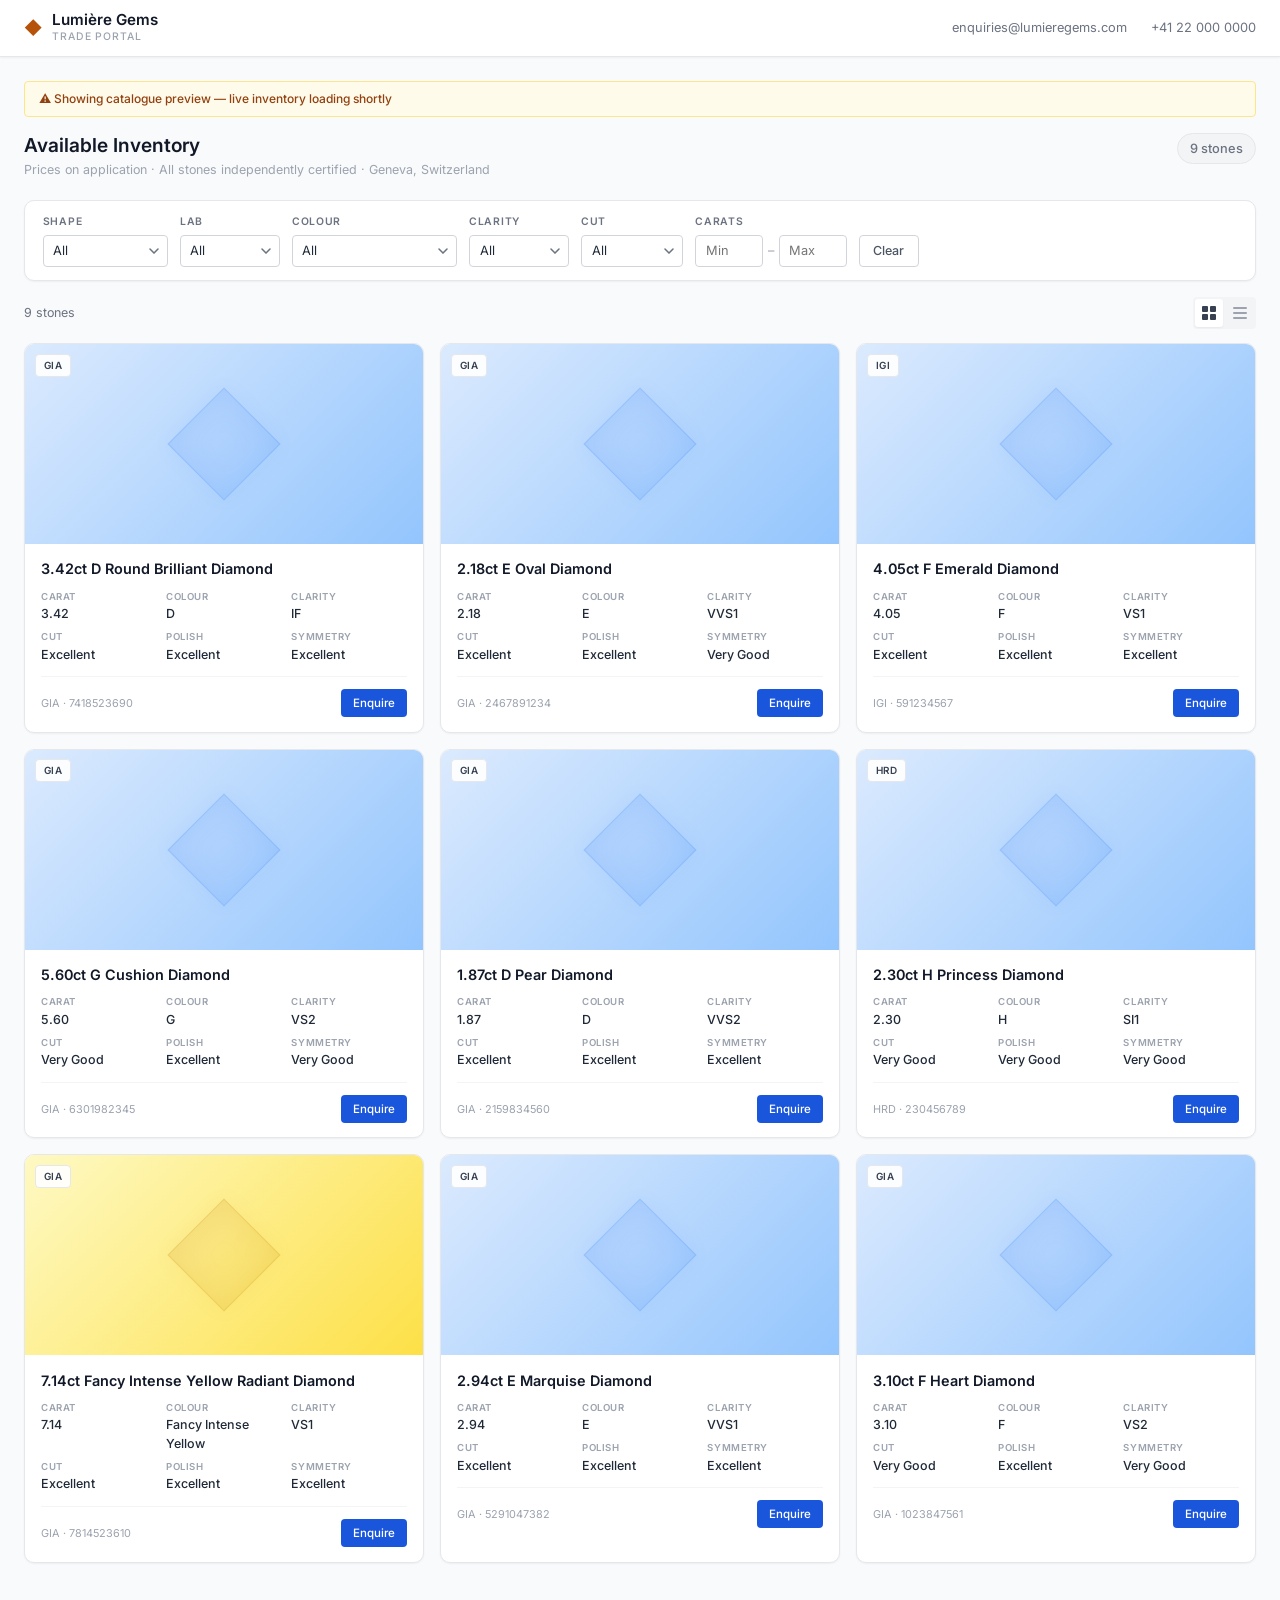
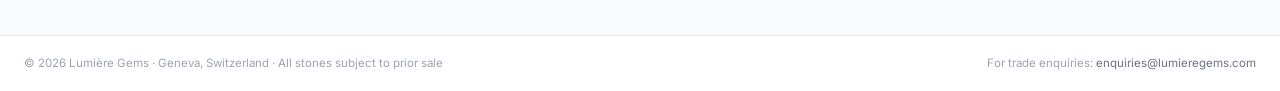
==== commit 0336da3b: "Redesign as B2B trade portal — clean white layout with filters, cert data, enquiry" ====
--- a/index.html
+++ b/index.html
@@ -3,274 +3,159 @@
 <head>
   <meta charset="UTF-8" />
   <meta name="viewport" content="width=device-width, initial-scale=1.0" />
-  <title>Lumière Gems — Fine Diamonds & Precious Stones</title>
+  <title>Lumière Gems — Trade Portal</title>
   <link rel="stylesheet" href="style.css" />
   <link rel="preconnect" href="https://fonts.googleapis.com" />
-  <link href="https://fonts.googleapis.com/css2?family=Cormorant+Garamond:ital,wght@0,300;0,400;0,600;1,300;1,400&family=Montserrat:wght@300;400;500&display=swap" rel="stylesheet" />
+  <link href="https://fonts.googleapis.com/css2?family=Inter:wght@300;400;500;600&display=swap" rel="stylesheet" />
 </head>
 <body>
 
-  <!-- NAV -->
-  <header class="site-header" id="site-header">
-    <div class="nav-inner">
-      <a href="#" class="logo">Lumière<span>Gems</span></a>
-      <nav class="main-nav">
-        <a href="#collection">Collection</a>
-        <a href="#about">About</a>
-        <a href="#categories">Categories</a>
-        <a href="#contact">Contact</a>
-      </nav>
-      <button class="nav-toggle" id="nav-toggle" aria-label="Toggle menu">
-        <span></span><span></span><span></span>
-      </button>
+  <!-- HEADER -->
+  <header class="site-header">
+    <div class="header-inner">
+      <div class="header-brand">
+        <span class="logo-mark">◆</span>
+        <div>
+          <div class="logo-name">Lumière Gems</div>
+          <div class="logo-sub">Trade Portal</div>
+        </div>
+      </div>
+      <div class="header-actions">
+        <a href="mailto:enquiries@lumieregems.com" class="header-contact">enquiries@lumieregems.com</a>
+        <a href="tel:+41220000000" class="header-contact">+41 22 000 0000</a>
+      </div>
     </div>
-    <nav class="mobile-nav" id="mobile-nav">
-      <a href="#collection">Collection</a>
-      <a href="#about">About</a>
-      <a href="#categories">Categories</a>
-      <a href="#contact">Contact</a>
-    </nav>
   </header>
 
-  <!-- HERO -->
-  <section class="hero">
-    <div class="hero-overlay"></div>
-    <div class="hero-content">
-      <p class="hero-tag">Est. 1987 · Geneva</p>
-      <h1>Rare Gems,<br /><em>Timeless Beauty</em></h1>
-      <p class="hero-sub">Handpicked diamonds and precious stones from the world's finest sources — curated for the discerning collector.</p>
-      <a href="#collection" class="btn btn-primary">Explore Collection</a>
+  <!-- MAIN -->
+  <main class="main">
+
+    <!-- PAGE TITLE -->
+    <div class="page-title">
+      <div>
+        <h1>Available Inventory</h1>
+        <p class="page-sub">Prices on application · All stones independently certified · Geneva, Switzerland</p>
+      </div>
+      <div class="inventory-count" id="inventory-count">— stones</div>
     </div>
-    <div class="hero-scroll">
-      <span>Scroll</span>
-      <div class="scroll-line"></div>
+
+    <!-- FILTERS -->
+    <div class="filters-bar" id="filters-bar">
+      <div class="filter-group">
+        <label>Shape</label>
+        <select id="f-shape"><option value="">All</option></select>
+      </div>
+      <div class="filter-group">
+        <label>Lab</label>
+        <select id="f-lab"><option value="">All</option></select>
+      </div>
+      <div class="filter-group">
+        <label>Colour</label>
+        <select id="f-color"><option value="">All</option></select>
+      </div>
+      <div class="filter-group">
+        <label>Clarity</label>
+        <select id="f-clarity"><option value="">All</option></select>
+      </div>
+      <div class="filter-group">
+        <label>Cut</label>
+        <select id="f-cut"><option value="">All</option></select>
+      </div>
+      <div class="filter-group filter-group--range">
+        <label>Carats</label>
+        <div class="range-inputs">
+          <input type="number" id="f-carat-min" placeholder="Min" min="0" step="0.01" />
+          <span>–</span>
+          <input type="number" id="f-carat-max" placeholder="Max" min="0" step="0.01" />
+        </div>
+      </div>
+      <button class="btn-reset" id="btn-reset">Clear</button>
     </div>
-  </section>
 
-  <!-- MARQUEE STRIP -->
-  <div class="marquee-strip">
-    <div class="marquee-track">
-      <span>Diamonds</span><span>·</span>
-      <span>Rubies</span><span>·</span>
-      <span>Emeralds</span><span>·</span>
-      <span>Sapphires</span><span>·</span>
-      <span>Alexandrite</span><span>·</span>
-      <span>Tanzanite</span><span>·</span>
-      <span>Paraíba Tourmaline</span><span>·</span>
-      <span>Padparadscha Sapphire</span><span>·</span>
-      <span>Diamonds</span><span>·</span>
-      <span>Rubies</span><span>·</span>
-      <span>Emeralds</span><span>·</span>
-      <span>Sapphires</span><span>·</span>
-      <span>Alexandrite</span><span>·</span>
-      <span>Tanzanite</span><span>·</span>
-      <span>Paraíba Tourmaline</span><span>·</span>
-      <span>Padparadscha Sapphire</span><span>·</span>
+    <!-- VIEW TOGGLE -->
+    <div class="view-toolbar">
+      <div class="result-info" id="result-info"></div>
+      <div class="view-toggle">
+        <button class="view-btn active" id="view-grid" title="Grid view">
+          <svg width="16" height="16" viewBox="0 0 16 16" fill="none"><rect x="1" y="1" width="6" height="6" rx="1" fill="currentColor"/><rect x="9" y="1" width="6" height="6" rx="1" fill="currentColor"/><rect x="1" y="9" width="6" height="6" rx="1" fill="currentColor"/><rect x="9" y="9" width="6" height="6" rx="1" fill="currentColor"/></svg>
+        </button>
+        <button class="view-btn" id="view-list" title="List view">
+          <svg width="16" height="16" viewBox="0 0 16 16" fill="none"><rect x="1" y="2" width="14" height="2" rx="1" fill="currentColor"/><rect x="1" y="7" width="14" height="2" rx="1" fill="currentColor"/><rect x="1" y="12" width="14" height="2" rx="1" fill="currentColor"/></svg>
+        </button>
+      </div>
+    </div>
+
+    <!-- INVENTORY GRID -->
+    <div class="inventory-grid" id="inventory-grid"></div>
+
+    <!-- EMPTY STATE -->
+    <div class="empty-state" id="empty-state" style="display:none">
+      <p>No stones match your filters.</p>
+      <button class="btn-reset-inline" id="btn-reset-2">Clear filters</button>
+    </div>
+
+  </main>
+
+  <!-- ENQUIRY MODAL -->
+  <div class="modal-backdrop" id="modal-backdrop"></div>
+  <div class="modal" id="enquiry-modal" role="dialog" aria-modal="true" aria-hidden="true">
+    <div class="modal-header">
+      <h2>Enquire About This Stone</h2>
+      <button class="modal-close" id="modal-close" aria-label="Close">×</button>
+    </div>
+    <div class="modal-stone-ref" id="modal-stone-ref"></div>
+    <form class="modal-form" id="enquiry-form" novalidate>
+      <div class="form-row">
+        <div class="form-group">
+          <label for="eq-name">Full Name *</label>
+          <input type="text" id="eq-name" required placeholder="Your name" />
+        </div>
+        <div class="form-group">
+          <label for="eq-company">Company</label>
+          <input type="text" id="eq-company" placeholder="Your company" />
+        </div>
+      </div>
+      <div class="form-row">
+        <div class="form-group">
+          <label for="eq-email">Email *</label>
+          <input type="email" id="eq-email" required placeholder="your@email.com" />
+        </div>
+        <div class="form-group">
+          <label for="eq-phone">Phone</label>
+          <input type="tel" id="eq-phone" placeholder="+1 000 000 0000" />
+        </div>
+      </div>
+      <div class="form-group">
+        <label for="eq-message">Message</label>
+        <textarea id="eq-message" rows="3" placeholder="Any specific requirements or questions…"></textarea>
+      </div>
+      <div class="modal-actions">
+        <button type="submit" class="btn-primary">Send Enquiry</button>
+      </div>
+      <p class="form-success" id="eq-success">Thank you — we'll be in touch within one business day.</p>
+    </form>
+  </div>
+
+  <!-- STONE DETAIL MODAL -->
+  <div class="modal modal--detail" id="detail-modal" role="dialog" aria-modal="true" aria-hidden="true">
+    <div class="modal-header">
+      <h2 id="detail-title"></h2>
+      <button class="modal-close" id="detail-close" aria-label="Close">×</button>
+    </div>
+    <div class="detail-body">
+      <div class="detail-media" id="detail-media"></div>
+      <div class="detail-info">
+        <div class="detail-specs" id="detail-specs"></div>
+        <div class="detail-actions" id="detail-actions"></div>
+      </div>
     </div>
   </div>
 
-  <!-- ABOUT STRIP -->
-  <section class="about" id="about">
-    <div class="container about-grid">
-      <div class="about-text">
-        <p class="section-label">Our Story</p>
-        <h2>Three Generations of <em>Gemological Excellence</em></h2>
-        <p>Founded in Geneva in 1987, Lumière Gems has spent nearly four decades building relationships with the world's most trusted mines, cutters, and gemological laboratories. Every stone in our collection arrives with independent certification and an unbroken provenance chain.</p>
-        <p>We believe a precious gem is not merely an asset — it is a story, crystallised over millions of years, waiting to be passed down.</p>
-        <div class="about-stats">
-          <div><strong>2,400+</strong><span>Certified Stones</span></div>
-          <div><strong>38</strong><span>Years of Expertise</span></div>
-          <div><strong>60+</strong><span>Countries Served</span></div>
-        </div>
-      </div>
-      <div class="about-image">
-        <div class="about-img-frame">
-          <div class="about-img-inner gem-visual gem-visual--large">
-            <div class="facet-grid" id="about-facets"></div>
-          </div>
-        </div>
-      </div>
-    </div>
-  </section>
-
-  <!-- CATEGORIES -->
-  <section class="categories" id="categories">
-    <div class="container">
-      <p class="section-label">What We Carry</p>
-      <h2>Browse by <em>Category</em></h2>
-      <div class="category-grid">
-        <div class="category-card" data-gem="diamond">
-          <div class="cat-gem gem-visual" id="cat-gem-0"></div>
-          <h3>Diamonds</h3>
-          <p>Round brilliants, fancy shapes, and rare coloured diamonds — each graded by GIA or HRD.</p>
-          <a href="#collection" class="cat-link">View Diamonds →</a>
-        </div>
-        <div class="category-card" data-gem="ruby">
-          <div class="cat-gem gem-visual" id="cat-gem-1"></div>
-          <h3>Rubies</h3>
-          <p>Pigeon-blood Burmese rubies and exceptional Thai and Mozambique specimens.</p>
-          <a href="#collection" class="cat-link">View Rubies →</a>
-        </div>
-        <div class="category-card" data-gem="emerald">
-          <div class="cat-gem gem-visual" id="cat-gem-2"></div>
-          <h3>Emeralds</h3>
-          <p>Colombian and Zambian emeralds with vivid saturation and strong fluorescence.</p>
-          <a href="#collection" class="cat-link">View Emeralds →</a>
-        </div>
-        <div class="category-card" data-gem="sapphire">
-          <div class="cat-gem gem-visual" id="cat-gem-3"></div>
-          <h3>Sapphires</h3>
-          <p>Royal-blue Kashmir sapphires, padparadscha, and parti-coloured rarities.</p>
-          <a href="#collection" class="cat-link">View Sapphires →</a>
-        </div>
-        <div class="category-card" data-gem="alexandrite">
-          <div class="cat-gem gem-visual" id="cat-gem-4"></div>
-          <h3>Alexandrite</h3>
-          <p>The colour-change marvel — deep green by day, vivid raspberry by candlelight.</p>
-          <a href="#collection" class="cat-link">View Alexandrite →</a>
-        </div>
-        <div class="category-card" data-gem="tanzanite">
-          <div class="cat-gem gem-visual" id="cat-gem-5"></div>
-          <h3>Tanzanite</h3>
-          <p>Velvety violet-blue gems found only in a single square mile on Earth.</p>
-          <a href="#collection" class="cat-link">View Tanzanite →</a>
-        </div>
-      </div>
-    </div>
-  </section>
-
-  <!-- COLLECTION -->
-  <section class="collection" id="collection">
-    <div class="container">
-      <p class="section-label">Featured Pieces</p>
-      <h2>Current <em>Collection</em></h2>
-
-      <!-- FILTERS -->
-      <div class="filter-bar">
-        <button class="filter-btn active" data-filter="all">All</button>
-        <button class="filter-btn" data-filter="diamond">Diamond</button>
-        <button class="filter-btn" data-filter="ruby">Ruby</button>
-        <button class="filter-btn" data-filter="emerald">Emerald</button>
-        <button class="filter-btn" data-filter="sapphire">Sapphire</button>
-        <button class="filter-btn" data-filter="other">Rare &amp; Other</button>
-      </div>
-
-      <div class="gem-grid" id="gem-grid">
-        <!-- Populated by JS -->
-      </div>
-    </div>
-  </section>
-
-  <!-- LIGHTBOX -->
-  <div class="lightbox" id="lightbox" role="dialog" aria-modal="true" aria-hidden="true">
-    <button class="lightbox-close" id="lightbox-close" aria-label="Close">&times;</button>
-    <div class="lightbox-inner">
-      <div class="lightbox-gem" id="lightbox-gem"></div>
-      <div class="lightbox-info">
-        <p class="lightbox-tag" id="lb-tag"></p>
-        <h2 id="lb-name"></h2>
-        <div class="lightbox-specs" id="lb-specs"></div>
-        <p id="lb-desc"></p>
-        <div class="lightbox-actions">
-          <a href="#contact" class="btn btn-primary" id="lb-enquire">Enquire About This Stone</a>
-        </div>
-      </div>
-    </div>
-  </div>
-  <div class="lightbox-backdrop" id="lightbox-backdrop"></div>
-
-  <!-- PROCESS -->
-  <section class="process">
-    <div class="container">
-      <p class="section-label">How It Works</p>
-      <h2>From Mine to <em>Your Collection</em></h2>
-      <div class="process-steps">
-        <div class="process-step">
-          <div class="step-number">01</div>
-          <h3>Source</h3>
-          <p>We travel to mines, auctions, and trusted dealers worldwide, selecting only stones that meet our exacting standards.</p>
-        </div>
-        <div class="process-step">
-          <div class="step-number">02</div>
-          <h3>Certify</h3>
-          <p>Every stone is independently assessed by GIA, AGL, or Gübelin before entering our inventory.</p>
-        </div>
-        <div class="process-step">
-          <div class="step-number">03</div>
-          <h3>Photograph</h3>
-          <p>Studio macro photography and spectral imaging capture every facet, inclusion, and optical phenomenon.</p>
-        </div>
-        <div class="process-step">
-          <div class="step-number">04</div>
-          <h3>Deliver</h3>
-          <p>Insured, discreet worldwide shipping with full chain-of-custody documentation included.</p>
-        </div>
-      </div>
-    </div>
-  </section>
-
-  <!-- CONTACT -->
-  <section class="contact" id="contact">
-    <div class="container contact-grid">
-      <div class="contact-text">
-        <p class="section-label">Get in Touch</p>
-        <h2>Private <em>Enquiries</em></h2>
-        <p>Whether you're searching for a specific stone, building a collection, or seeking gemological advice, our team is available by appointment.</p>
-        <div class="contact-details">
-          <div><strong>Address</strong><span>14 Rue du Rhône, Geneva 1204, Switzerland</span></div>
-          <div><strong>Email</strong><span>enquiries@lumieregems.com</span></div>
-          <div><strong>Phone</strong><span>+41 22 000 0000</span></div>
-          <div><strong>Hours</strong><span>Mon–Fri 10:00–18:00 CET (by appointment)</span></div>
-        </div>
-      </div>
-      <form class="contact-form" id="contact-form" novalidate>
-        <div class="form-row">
-          <div class="form-group">
-            <label for="cf-name">Full Name</label>
-            <input type="text" id="cf-name" name="name" placeholder="Your name" required />
-          </div>
-          <div class="form-group">
-            <label for="cf-email">Email</label>
-            <input type="email" id="cf-email" name="email" placeholder="your@email.com" required />
-          </div>
-        </div>
-        <div class="form-group">
-          <label for="cf-interest">Stone of Interest</label>
-          <select id="cf-interest" name="interest">
-            <option value="">— Select a category —</option>
-            <option>Diamond</option>
-            <option>Ruby</option>
-            <option>Emerald</option>
-            <option>Sapphire</option>
-            <option>Alexandrite</option>
-            <option>Tanzanite</option>
-            <option>Other / Unsure</option>
-          </select>
-        </div>
-        <div class="form-group">
-          <label for="cf-message">Message</label>
-          <textarea id="cf-message" name="message" rows="5" placeholder="Tell us what you're looking for…" required></textarea>
-        </div>
-        <button type="submit" class="btn btn-primary">Send Enquiry</button>
-        <p class="form-success" id="form-success">Thank you — we'll be in touch within one business day.</p>
-      </form>
-    </div>
-  </section>
-
   <!-- FOOTER -->
   <footer class="site-footer">
-    <div class="container footer-inner">
-      <div class="footer-brand">
-        <a href="#" class="logo">Lumière<span>Gems</span></a>
-        <p>Exceptional gems, honestly sourced.</p>
-      </div>
-      <div class="footer-links">
-        <a href="#collection">Collection</a>
-        <a href="#about">About</a>
-        <a href="#categories">Categories</a>
-        <a href="#contact">Contact</a>
-      </div>
-      <p class="footer-copy">&copy; 2026 Lumière Gems. All rights reserved.</p>
+    <div class="footer-inner">
+      <span>© 2026 Lumière Gems · Geneva, Switzerland · All stones subject to prior sale</span>
+      <span>For trade enquiries: <a href="mailto:enquiries@lumieregems.com">enquiries@lumieregems.com</a></span>
     </div>
   </footer>
 
--- a/style.css
+++ b/style.css
@@ -2,789 +2,773 @@
 *, *::before, *::after { box-sizing: border-box; margin: 0; padding: 0; }
 
 :root {
-  --gold:       #c9a84c;
-  --gold-light: #e8d090;
-  --gold-dark:  #9a7a2e;
-  --dark:       #0a0a0a;
-  --dark-2:     #111111;
-  --dark-3:     #1a1a1a;
-  --dark-4:     #222222;
-  --mid:        #3a3a3a;
-  --light:      #e8e0d0;
-  --white:      #faf8f4;
-  --text:       #c8c0b0;
-
-  --font-serif: 'Cormorant Garamond', Georgia, serif;
-  --font-sans:  'Montserrat', system-ui, sans-serif;
-
-  --radius: 2px;
-  --trans:  0.3s ease;
+  --blue:       #1a56db;
+  --blue-light: #eff6ff;
+  --blue-dark:  #1e3a8a;
+  --green:      #057a55;
+  --green-light:#f0fdf4;
+  --red:        #c81e1e;
+  --gray-50:    #f9fafb;
+  --gray-100:   #f3f4f6;
+  --gray-200:   #e5e7eb;
+  --gray-300:   #d1d5db;
+  --gray-400:   #9ca3af;
+  --gray-500:   #6b7280;
+  --gray-600:   #4b5563;
+  --gray-700:   #374151;
+  --gray-800:   #1f2937;
+  --gray-900:   #111827;
+  --white:      #ffffff;
+  --gold:       #b45309;
+
+  --font: 'Inter', system-ui, -apple-system, sans-serif;
+  --radius-sm: 4px;
+  --radius:    6px;
+  --radius-lg: 10px;
+  --shadow-sm: 0 1px 2px rgba(0,0,0,0.05);
+  --shadow:    0 1px 3px rgba(0,0,0,0.1), 0 1px 2px rgba(0,0,0,0.06);
+  --shadow-md: 0 4px 6px rgba(0,0,0,0.07), 0 2px 4px rgba(0,0,0,0.06);
+  --shadow-lg: 0 10px 15px rgba(0,0,0,0.1), 0 4px 6px rgba(0,0,0,0.05);
+  --trans: 0.15s ease;
 }
 
 html { scroll-behavior: smooth; }
 
 body {
-  background: var(--dark);
-  color: var(--text);
-  font-family: var(--font-sans);
-  font-size: 15px;
-  font-weight: 300;
-  line-height: 1.7;
-  overflow-x: hidden;
-}
-
-h1, h2, h3, h4 {
-  font-family: var(--font-serif);
+  background: var(--gray-50);
+  color: var(--gray-800);
+  font-family: var(--font);
+  font-size: 13px;
   font-weight: 400;
+  line-height: 1.5;
+  -webkit-font-smoothing: antialiased;
+}
+
+a { color: var(--blue); text-decoration: none; }
+a:hover { text-decoration: underline; }
+
+/* ── Header ───────────────────────────────────────────────── */
+.site-header {
+  background: var(--white);
+  border-bottom: 1px solid var(--gray-200);
+  position: sticky;
+  top: 0;
+  z-index: 50;
+  box-shadow: var(--shadow-sm);
+}
+
+.header-inner {
+  max-width: 1400px;
+  margin: 0 auto;
+  padding: 0 1.5rem;
+  height: 56px;
+  display: flex;
+  align-items: center;
+  justify-content: space-between;
+  gap: 2rem;
+}
+
+.header-brand {
+  display: flex;
+  align-items: center;
+  gap: 0.65rem;
+}
+
+.logo-mark {
+  color: var(--gold);
+  font-size: 1.1rem;
+  line-height: 1;
+}
+
+.logo-name {
+  font-size: 0.95rem;
+  font-weight: 600;
+  color: var(--gray-900);
+  line-height: 1.2;
+}
+
+.logo-sub {
+  font-size: 0.65rem;
+  font-weight: 500;
+  color: var(--gray-400);
+  text-transform: uppercase;
+  letter-spacing: 0.08em;
+}
+
+.header-actions {
+  display: flex;
+  align-items: center;
+  gap: 1.5rem;
+}
+
+.header-contact {
+  font-size: 0.8rem;
+  color: var(--gray-500);
+  font-weight: 400;
+}
+.header-contact:hover { color: var(--blue); text-decoration: none; }
+
+/* ── Main layout ──────────────────────────────────────────── */
+.main {
+  max-width: 1400px;
+  margin: 0 auto;
+  padding: 1.5rem;
+}
+
+/* ── Page title ───────────────────────────────────────────── */
+.page-title {
+  display: flex;
+  align-items: flex-start;
+  justify-content: space-between;
+  margin-bottom: 1.25rem;
+  gap: 1rem;
+}
+
+.page-title h1 {
+  font-size: 1.2rem;
+  font-weight: 600;
+  color: var(--gray-900);
+  line-height: 1.3;
+}
+
+.page-sub {
+  font-size: 0.78rem;
+  color: var(--gray-400);
+  margin-top: 0.2rem;
+}
+
+.inventory-count {
+  font-size: 0.8rem;
+  font-weight: 500;
+  color: var(--gray-500);
+  background: var(--gray-100);
+  border: 1px solid var(--gray-200);
+  padding: 0.3rem 0.75rem;
+  border-radius: 999px;
+  white-space: nowrap;
+  align-self: flex-start;
+}
+
+/* ── Filters ──────────────────────────────────────────────── */
+.filters-bar {
+  background: var(--white);
+  border: 1px solid var(--gray-200);
+  border-radius: var(--radius-lg);
+  padding: 0.85rem 1.1rem;
+  display: flex;
+  flex-wrap: wrap;
+  gap: 0.75rem;
+  align-items: flex-end;
+  margin-bottom: 1rem;
+  box-shadow: var(--shadow-sm);
+}
+
+.filter-group {
+  display: flex;
+  flex-direction: column;
+  gap: 0.3rem;
+  min-width: 100px;
+}
+
+.filter-group label {
+  font-size: 0.65rem;
+  font-weight: 600;
+  text-transform: uppercase;
+  letter-spacing: 0.07em;
+  color: var(--gray-500);
+}
+
+.filter-group select,
+.filter-group input[type="number"] {
+  height: 32px;
+  padding: 0 0.6rem;
+  border: 1px solid var(--gray-300);
+  border-radius: var(--radius-sm);
+  font-family: var(--font);
+  font-size: 0.8rem;
+  color: var(--gray-800);
+  background: var(--white);
+  outline: none;
+  transition: border-color var(--trans), box-shadow var(--trans);
+  appearance: none;
+  cursor: pointer;
+}
+
+.filter-group select {
+  padding-right: 1.6rem;
+  background-image: url("data:image/svg+xml,%3Csvg xmlns='http://www.w3.org/2000/svg' width='10' height='6' viewBox='0 0 10 6'%3E%3Cpath d='M1 1l4 4 4-4' stroke='%236b7280' stroke-width='1.5' fill='none' stroke-linecap='round'/%3E%3C/svg%3E");
+  background-repeat: no-repeat;
+  background-position: right 0.5rem center;
+}
+
+.filter-group select:focus,
+.filter-group input[type="number"]:focus {
+  border-color: var(--blue);
+  box-shadow: 0 0 0 3px rgba(26,86,219,0.1);
+}
+
+.filter-group--range .range-inputs {
+  display: flex;
+  align-items: center;
+  gap: 0.3rem;
+}
+.filter-group--range input { width: 68px; }
+.filter-group--range span { color: var(--gray-400); font-size: 0.8rem; }
+
+.btn-reset {
+  height: 32px;
+  padding: 0 0.85rem;
+  border: 1px solid var(--gray-300);
+  border-radius: var(--radius-sm);
+  background: var(--white);
+  color: var(--gray-600);
+  font-family: var(--font);
+  font-size: 0.78rem;
+  font-weight: 500;
+  cursor: pointer;
+  transition: var(--trans);
+  align-self: flex-end;
+}
+.btn-reset:hover { background: var(--gray-50); border-color: var(--gray-400); }
+
+/* ── View toolbar ─────────────────────────────────────────── */
+.view-toolbar {
+  display: flex;
+  align-items: center;
+  justify-content: space-between;
+  margin-bottom: 0.85rem;
+}
+
+.result-info {
+  font-size: 0.78rem;
+  color: var(--gray-500);
+}
+
+.view-toggle {
+  display: flex;
+  gap: 0.2rem;
+  background: var(--gray-100);
+  border-radius: var(--radius-sm);
+  padding: 2px;
+}
+
+.view-btn {
+  width: 28px; height: 28px;
+  display: flex; align-items: center; justify-content: center;
+  border: none;
+  background: transparent;
+  color: var(--gray-400);
+  border-radius: 3px;
+  cursor: pointer;
+  transition: var(--trans);
+}
+.view-btn.active, .view-btn:hover {
+  background: var(--white);
+  color: var(--gray-700);
+  box-shadow: var(--shadow-sm);
+}
+
+/* ── Inventory grid ───────────────────────────────────────── */
+.inventory-grid {
+  display: grid;
+  grid-template-columns: repeat(auto-fill, minmax(300px, 1fr));
+  gap: 1rem;
+}
+
+.inventory-grid.list-view {
+  grid-template-columns: 1fr;
+  gap: 0.4rem;
+}
+
+/* ── Stone card (grid) ────────────────────────────────────── */
+.stone-card {
+  background: var(--white);
+  border: 1px solid var(--gray-200);
+  border-radius: var(--radius-lg);
+  overflow: hidden;
+  box-shadow: var(--shadow-sm);
+  transition: box-shadow var(--trans), border-color var(--trans), transform var(--trans);
+  cursor: pointer;
+  animation: fadeIn 0.25s ease both;
+}
+.stone-card:hover {
+  box-shadow: var(--shadow-md);
+  border-color: var(--gray-300);
+  transform: translateY(-1px);
+}
+@keyframes fadeIn {
+  from { opacity: 0; transform: translateY(8px); }
+  to   { opacity: 1; transform: translateY(0); }
+}
+
+.card-media {
+  position: relative;
+  height: 200px;
+  background: var(--gray-100);
+  overflow: hidden;
+}
+.card-media img {
+  width: 100%; height: 100%;
+  object-fit: cover;
+  display: block;
+}
+.card-gem-visual {
+  width: 100%; height: 100%;
+  display: flex; align-items: center; justify-content: center;
+  position: relative;
+  overflow: hidden;
+}
+.gem-bg {
+  position: absolute;
+  inset: 0;
+}
+.gem-shape {
+  position: relative;
+  z-index: 2;
+  width: 80px; height: 80px;
+  background: rgba(255,255,255,0.15);
+  transform: rotate(45deg);
+  border: 1px solid rgba(255,255,255,0.3);
+  box-shadow: inset 0 0 30px rgba(255,255,255,0.1), 0 0 20px rgba(255,255,255,0.05);
+}
+
+.card-lab-badge {
+  position: absolute;
+  top: 0.6rem; left: 0.6rem;
+  background: rgba(255,255,255,0.92);
+  border: 1px solid var(--gray-200);
+  color: var(--gray-700);
+  font-size: 0.62rem;
+  font-weight: 600;
+  letter-spacing: 0.05em;
+  text-transform: uppercase;
+  padding: 0.2rem 0.5rem;
+  border-radius: var(--radius-sm);
+}
+
+.card-video-btn {
+  position: absolute;
+  top: 0.6rem; right: 0.6rem;
+  background: rgba(0,0,0,0.65);
+  color: #fff;
+  font-size: 0.62rem;
+  font-weight: 500;
+  padding: 0.2rem 0.5rem;
+  border-radius: var(--radius-sm);
+  display: flex; align-items: center; gap: 0.25rem;
+  text-decoration: none;
+  transition: background var(--trans);
+}
+.card-video-btn:hover { background: rgba(0,0,0,0.85); text-decoration: none; color: #fff; }
+
+.card-body { padding: 0.9rem 1rem; }
+
+.card-title {
+  font-size: 0.9rem;
+  font-weight: 600;
+  color: var(--gray-900);
+  margin-bottom: 0.6rem;
+  white-space: nowrap;
+  overflow: hidden;
+  text-overflow: ellipsis;
+}
+
+.card-specs {
+  display: grid;
+  grid-template-columns: repeat(3, 1fr);
+  gap: 0.4rem 0.6rem;
+  margin-bottom: 0.75rem;
+  padding-bottom: 0.75rem;
+  border-bottom: 1px solid var(--gray-100);
+}
+
+.spec-item { display: flex; flex-direction: column; gap: 1px; }
+.spec-label {
+  font-size: 0.6rem;
+  font-weight: 600;
+  text-transform: uppercase;
+  letter-spacing: 0.06em;
+  color: var(--gray-400);
+}
+.spec-value {
+  font-size: 0.78rem;
+  font-weight: 500;
+  color: var(--gray-800);
+}
+
+.card-footer {
+  display: flex;
+  align-items: center;
+  justify-content: space-between;
+  gap: 0.5rem;
+}
+
+.card-cert-ref {
+  font-size: 0.68rem;
+  color: var(--gray-400);
+  font-weight: 400;
+}
+
+.card-actions {
+  display: flex;
+  gap: 0.4rem;
+}
+
+.btn-enquire {
+  height: 28px;
+  padding: 0 0.75rem;
+  background: var(--blue);
   color: var(--white);
-  line-height: 1.2;
-}
-
-em { font-style: italic; color: var(--gold-light); }
-
-a { color: inherit; text-decoration: none; }
-
-img { display: block; max-width: 100%; }
-
-.container {
-  max-width: 1200px;
-  margin: 0 auto;
-  padding: 0 2rem;
-}
-
-.section-label {
-  font-family: var(--font-sans);
+  border: none;
+  border-radius: var(--radius-sm);
+  font-family: var(--font);
+  font-size: 0.72rem;
+  font-weight: 500;
+  cursor: pointer;
+  transition: background var(--trans);
+  white-space: nowrap;
+}
+.btn-enquire:hover { background: var(--blue-dark); }
+
+.btn-cert {
+  height: 28px;
+  width: 28px;
+  display: flex; align-items: center; justify-content: center;
+  background: var(--gray-50);
+  border: 1px solid var(--gray-200);
+  border-radius: var(--radius-sm);
+  color: var(--gray-500);
+  cursor: pointer;
+  transition: var(--trans);
+  text-decoration: none;
   font-size: 0.7rem;
-  font-weight: 500;
-  letter-spacing: 0.25em;
+}
+.btn-cert:hover { background: var(--gray-100); color: var(--gray-700); text-decoration: none; border-color: var(--gray-300); }
+
+/* ── List view card ───────────────────────────────────────── */
+.stone-card.list-card {
+  border-radius: var(--radius);
+  transform: none !important;
+}
+.stone-card.list-card:hover { transform: none !important; }
+
+.list-card-inner {
+  display: grid;
+  grid-template-columns: 64px 1fr auto;
+  align-items: center;
+  gap: 1rem;
+  padding: 0.65rem 1rem;
+}
+
+.list-thumb {
+  width: 64px; height: 64px;
+  border-radius: var(--radius-sm);
+  overflow: hidden;
+  flex-shrink: 0;
+  background: var(--gray-100);
+}
+.list-thumb img { width: 100%; height: 100%; object-fit: cover; }
+.list-thumb .card-gem-visual { width: 64px; height: 64px; }
+.list-thumb .gem-shape { width: 28px; height: 28px; }
+
+.list-info { display: flex; flex-direction: column; gap: 0.35rem; overflow: hidden; }
+.list-title {
+  font-size: 0.88rem;
+  font-weight: 600;
+  color: var(--gray-900);
+  white-space: nowrap;
+  overflow: hidden;
+  text-overflow: ellipsis;
+}
+.list-specs {
+  display: flex;
+  flex-wrap: wrap;
+  gap: 0.3rem 1rem;
+}
+.list-spec {
+  font-size: 0.72rem;
+  color: var(--gray-500);
+}
+.list-spec strong { color: var(--gray-700); font-weight: 500; }
+
+.list-actions {
+  display: flex;
+  flex-direction: column;
+  align-items: flex-end;
+  gap: 0.4rem;
+  flex-shrink: 0;
+}
+.list-lab {
+  font-size: 0.65rem;
+  font-weight: 600;
+  letter-spacing: 0.05em;
   text-transform: uppercase;
-  color: var(--gold);
-  margin-bottom: 1rem;
-}
-
-.btn {
+  color: var(--gray-400);
+  background: var(--gray-100);
+  padding: 0.15rem 0.45rem;
+  border-radius: var(--radius-sm);
+}
+
+/* ── Empty state ──────────────────────────────────────────── */
+.empty-state {
+  text-align: center;
+  padding: 4rem 2rem;
+  color: var(--gray-400);
+  font-size: 0.88rem;
+}
+.btn-reset-inline {
+  margin-top: 0.75rem;
   display: inline-block;
-  padding: 0.85rem 2.2rem;
-  font-family: var(--font-sans);
-  font-size: 0.72rem;
-  font-weight: 500;
-  letter-spacing: 0.15em;
-  text-transform: uppercase;
-  border: 1px solid transparent;
-  cursor: pointer;
-  transition: var(--trans);
-  border-radius: var(--radius);
-}
-
-.btn-primary {
-  background: var(--gold);
-  color: var(--dark);
-  border-color: var(--gold);
-}
-.btn-primary:hover {
-  background: var(--gold-light);
-  border-color: var(--gold-light);
-}
-
-/* ── Header / Nav ─────────────────────────────────────────── */
-.site-header {
-  position: fixed;
-  top: 0; left: 0; right: 0;
-  z-index: 100;
-  background: transparent;
-  transition: background var(--trans), backdrop-filter var(--trans);
-}
-.site-header.scrolled {
-  background: rgba(10,10,10,0.92);
-  backdrop-filter: blur(12px);
-  border-bottom: 1px solid rgba(201,168,76,0.15);
-}
-.nav-inner {
-  display: flex;
-  align-items: center;
-  justify-content: space-between;
-  padding: 1.4rem 2rem;
-  max-width: 1300px;
-  margin: 0 auto;
-}
-
-.logo {
-  font-family: var(--font-serif);
-  font-size: 1.5rem;
-  font-weight: 600;
-  color: var(--white);
-  letter-spacing: 0.05em;
-}
-.logo span { color: var(--gold); margin-left: 0.1em; }
-
-.main-nav { display: flex; gap: 2.5rem; }
-.main-nav a {
-  font-size: 0.72rem;
-  font-weight: 500;
-  letter-spacing: 0.15em;
-  text-transform: uppercase;
-  color: var(--text);
-  transition: color var(--trans);
-  position: relative;
-}
-.main-nav a::after {
-  content: '';
-  position: absolute;
-  bottom: -4px; left: 0;
-  width: 0; height: 1px;
-  background: var(--gold);
-  transition: width var(--trans);
-}
-.main-nav a:hover { color: var(--gold-light); }
-.main-nav a:hover::after { width: 100%; }
-
-.nav-toggle {
-  display: none;
-  flex-direction: column;
-  gap: 5px;
+  color: var(--blue);
   background: none;
   border: none;
-  cursor: pointer;
-  padding: 4px;
-}
-.nav-toggle span {
-  display: block;
-  width: 24px; height: 1px;
-  background: var(--white);
+  font-family: var(--font);
+  font-size: 0.88rem;
+  cursor: pointer;
+  text-decoration: underline;
+}
+
+/* ── Loading skeleton ─────────────────────────────────────── */
+.skeleton-card {
+  background: var(--white);
+  border: 1px solid var(--gray-200);
+  border-radius: var(--radius-lg);
+  overflow: hidden;
+  animation: shimmer 1.5s ease-in-out infinite;
+}
+.skeleton-media { height: 200px; background: var(--gray-100); }
+.skeleton-body { padding: 0.9rem 1rem; display: flex; flex-direction: column; gap: 0.5rem; }
+.skeleton-line { height: 10px; background: var(--gray-100); border-radius: 4px; }
+.skeleton-line--short { width: 60%; }
+.skeleton-line--med   { width: 80%; }
+@keyframes shimmer {
+  0%, 100% { opacity: 1; }
+  50%       { opacity: 0.6; }
+}
+
+/* ── Modals ───────────────────────────────────────────────── */
+.modal-backdrop {
+  position: fixed; inset: 0;
+  background: rgba(17,24,39,0.5);
+  backdrop-filter: blur(2px);
+  z-index: 100;
+  opacity: 0; pointer-events: none;
+  transition: opacity 0.2s ease;
+}
+.modal-backdrop.active { opacity: 1; pointer-events: all; }
+
+.modal {
+  position: fixed;
+  top: 50%; left: 50%;
+  transform: translate(-50%, -50%) scale(0.97);
+  background: var(--white);
+  border-radius: var(--radius-lg);
+  box-shadow: var(--shadow-lg);
+  z-index: 101;
+  width: 90%; max-width: 560px;
+  max-height: 90vh;
+  overflow-y: auto;
+  opacity: 0; pointer-events: none;
+  transition: opacity 0.2s ease, transform 0.2s ease;
+}
+.modal.active {
+  opacity: 1; pointer-events: all;
+  transform: translate(-50%, -50%) scale(1);
+}
+
+.modal--detail { max-width: 780px; }
+
+.modal-header {
+  display: flex;
+  align-items: center;
+  justify-content: space-between;
+  padding: 1.1rem 1.3rem;
+  border-bottom: 1px solid var(--gray-200);
+  position: sticky; top: 0;
+  background: var(--white);
+  z-index: 1;
+}
+.modal-header h2 {
+  font-size: 0.95rem;
+  font-weight: 600;
+  color: var(--gray-900);
+}
+.modal-close {
+  width: 28px; height: 28px;
+  display: flex; align-items: center; justify-content: center;
+  background: none; border: none;
+  color: var(--gray-400);
+  font-size: 1.2rem;
+  cursor: pointer;
+  border-radius: var(--radius-sm);
   transition: var(--trans);
 }
-
-.mobile-nav {
+.modal-close:hover { background: var(--gray-100); color: var(--gray-600); }
+
+.modal-stone-ref {
+  padding: 0.6rem 1.3rem;
+  background: var(--gray-50);
+  border-bottom: 1px solid var(--gray-200);
+  font-size: 0.78rem;
+  color: var(--gray-600);
+  font-weight: 500;
+}
+
+.modal-form { padding: 1.2rem 1.3rem; display: flex; flex-direction: column; gap: 0.9rem; }
+.form-row { display: grid; grid-template-columns: 1fr 1fr; gap: 0.75rem; }
+.form-group { display: flex; flex-direction: column; gap: 0.3rem; }
+.form-group label {
+  font-size: 0.7rem;
+  font-weight: 600;
+  text-transform: uppercase;
+  letter-spacing: 0.06em;
+  color: var(--gray-500);
+}
+.form-group input,
+.form-group textarea {
+  border: 1px solid var(--gray-300);
+  border-radius: var(--radius-sm);
+  padding: 0.5rem 0.65rem;
+  font-family: var(--font);
+  font-size: 0.82rem;
+  color: var(--gray-800);
+  outline: none;
+  transition: border-color var(--trans), box-shadow var(--trans);
+}
+.form-group input:focus,
+.form-group textarea:focus {
+  border-color: var(--blue);
+  box-shadow: 0 0 0 3px rgba(26,86,219,0.1);
+}
+.form-group textarea { resize: vertical; }
+
+.modal-actions { display: flex; justify-content: flex-end; }
+.btn-primary {
+  height: 36px;
+  padding: 0 1.2rem;
+  background: var(--blue);
+  color: var(--white);
+  border: none;
+  border-radius: var(--radius-sm);
+  font-family: var(--font);
+  font-size: 0.82rem;
+  font-weight: 500;
+  cursor: pointer;
+  transition: background var(--trans);
+}
+.btn-primary:hover { background: var(--blue-dark); }
+
+.form-success {
   display: none;
-  flex-direction: column;
-  gap: 0;
-  background: rgba(10,10,10,0.97);
-  padding: 0 2rem 1.5rem;
-}
-.mobile-nav.open { display: flex; }
-.mobile-nav a {
-  padding: 0.8rem 0;
+  background: var(--green-light);
+  color: var(--green);
+  border: 1px solid #bbf7d0;
+  border-radius: var(--radius-sm);
+  padding: 0.6rem 0.8rem;
   font-size: 0.8rem;
-  letter-spacing: 0.15em;
-  text-transform: uppercase;
-  border-bottom: 1px solid rgba(255,255,255,0.06);
-  color: var(--text);
-}
-
-@media (max-width: 768px) {
-  .main-nav { display: none; }
-  .nav-toggle { display: flex; }
-}
-
-/* ── Hero ─────────────────────────────────────────────────── */
-.hero {
-  position: relative;
-  min-height: 100vh;
-  display: flex;
-  align-items: center;
-  justify-content: center;
-  background:
-    radial-gradient(ellipse 80% 60% at 60% 40%, rgba(201,168,76,0.08) 0%, transparent 70%),
-    radial-gradient(ellipse 50% 80% at 20% 80%, rgba(100,60,180,0.06) 0%, transparent 60%),
-    var(--dark);
+  font-weight: 500;
+}
+.form-success.visible { display: block; }
+
+/* ── Detail modal ─────────────────────────────────────────── */
+.detail-body {
+  display: grid;
+  grid-template-columns: 280px 1fr;
+}
+
+.detail-media {
+  height: 280px;
+  background: var(--gray-100);
   overflow: hidden;
-  text-align: center;
-}
-
-.hero::before {
-  content: '';
-  position: absolute;
-  inset: 0;
-  background-image:
-    repeating-linear-gradient(0deg, transparent, transparent 60px, rgba(201,168,76,0.03) 60px, rgba(201,168,76,0.03) 61px),
-    repeating-linear-gradient(90deg, transparent, transparent 60px, rgba(201,168,76,0.03) 60px, rgba(201,168,76,0.03) 61px);
-  pointer-events: none;
-}
-
-/* Animated diamond bg shapes */
-.hero::after {
-  content: '';
-  position: absolute;
-  width: 600px; height: 600px;
-  top: 50%; left: 50%;
-  transform: translate(-50%,-50%) rotate(45deg);
-  border: 1px solid rgba(201,168,76,0.07);
-  pointer-events: none;
-  animation: heroRotate 30s linear infinite;
-}
-@keyframes heroRotate {
-  to { transform: translate(-50%,-50%) rotate(405deg); }
-}
-
-.hero-overlay {
-  position: absolute;
-  inset: 0;
-  background: radial-gradient(ellipse 70% 50% at 50% 50%, transparent 30%, rgba(10,10,10,0.6) 100%);
-}
-
-.hero-content {
-  position: relative;
-  z-index: 2;
-  max-width: 780px;
-  padding: 0 2rem;
-}
-
-.hero-tag {
-  font-size: 0.68rem;
-  letter-spacing: 0.3em;
-  text-transform: uppercase;
-  color: var(--gold);
-  margin-bottom: 1.5rem;
-}
-
-.hero-content h1 {
-  font-size: clamp(3rem, 8vw, 6.5rem);
-  line-height: 1.05;
-  margin-bottom: 1.5rem;
-  color: var(--white);
-}
-
-.hero-sub {
-  font-size: 1rem;
-  color: var(--text);
-  max-width: 520px;
-  margin: 0 auto 2.5rem;
-  line-height: 1.8;
-}
-
-.hero-scroll {
-  position: absolute;
-  bottom: 2.5rem;
-  left: 50%;
-  transform: translateX(-50%);
-  display: flex;
-  flex-direction: column;
-  align-items: center;
-  gap: 0.6rem;
-  font-size: 0.62rem;
-  letter-spacing: 0.2em;
-  text-transform: uppercase;
-  color: var(--gold);
-  opacity: 0.7;
-}
-.scroll-line {
-  width: 1px; height: 40px;
-  background: linear-gradient(to bottom, var(--gold), transparent);
-  animation: scrollPulse 2s ease-in-out infinite;
-}
-@keyframes scrollPulse {
-  0%, 100% { opacity: 0.4; transform: scaleY(1); }
-  50%       { opacity: 1;   transform: scaleY(1.2); }
-}
-
-/* ── Marquee ──────────────────────────────────────────────── */
-.marquee-strip {
-  background: var(--gold);
-  overflow: hidden;
-  padding: 0.75rem 0;
-}
-.marquee-track {
-  display: flex;
-  gap: 1.5rem;
-  white-space: nowrap;
-  animation: marquee 25s linear infinite;
-}
-.marquee-track span {
-  font-size: 0.7rem;
-  font-weight: 500;
-  letter-spacing: 0.15em;
-  text-transform: uppercase;
-  color: var(--dark);
-}
-@keyframes marquee {
-  from { transform: translateX(0); }
-  to   { transform: translateX(-50%); }
-}
-
-/* ── About ────────────────────────────────────────────────── */
-.about {
-  padding: 8rem 0;
-  background: var(--dark-2);
-}
-.about-grid {
+}
+.detail-media img { width: 100%; height: 100%; object-fit: cover; }
+.detail-media .card-gem-visual { width: 100%; height: 100%; }
+.detail-media .gem-shape { width: 100px; height: 100px; }
+
+.detail-info { padding: 1.2rem 1.3rem; display: flex; flex-direction: column; gap: 1rem; }
+
+.detail-specs {
   display: grid;
   grid-template-columns: 1fr 1fr;
-  gap: 6rem;
-  align-items: center;
-}
-.about-text h2 { font-size: clamp(2rem, 4vw, 3rem); margin-bottom: 1.5rem; }
-.about-text p  { color: var(--text); margin-bottom: 1rem; line-height: 1.9; }
-
-.about-stats {
-  display: flex;
-  gap: 2.5rem;
-  margin-top: 2.5rem;
-  padding-top: 2rem;
-  border-top: 1px solid rgba(201,168,76,0.2);
-}
-.about-stats div { display: flex; flex-direction: column; }
-.about-stats strong {
-  font-family: var(--font-serif);
-  font-size: 2.2rem;
-  font-weight: 600;
-  color: var(--gold-light);
-  line-height: 1;
-}
-.about-stats span {
-  font-size: 0.68rem;
-  letter-spacing: 0.12em;
+  gap: 0.6rem 1.5rem;
+}
+.detail-spec { display: flex; flex-direction: column; gap: 2px; }
+.detail-spec .spec-label {
+  font-size: 0.62rem;
+  font-weight: 600;
   text-transform: uppercase;
-  color: var(--text);
-  margin-top: 0.4rem;
-}
-
-.about-image { display: flex; justify-content: center; align-items: center; }
-.about-img-frame {
-  position: relative;
-  width: 340px; height: 340px;
-  display: flex; align-items: center; justify-content: center;
-}
-.about-img-frame::before, .about-img-frame::after {
-  content: '';
-  position: absolute;
-  border: 1px solid rgba(201,168,76,0.25);
-  border-radius: 50%;
-}
-.about-img-frame::before { inset: 0; animation: spinRing 20s linear infinite; }
-.about-img-frame::after  { inset: 20px; animation: spinRing 30s linear infinite reverse; }
-@keyframes spinRing { to { transform: rotate(360deg); } }
-
-.about-img-inner {
-  width: 200px; height: 200px;
-  border-radius: 50%;
-  overflow: hidden;
-}
-
-@media (max-width: 860px) {
-  .about-grid { grid-template-columns: 1fr; gap: 3rem; }
-  .about-image { display: none; }
-}
-
-/* ── Gem Visual (CSS Diamond) ─────────────────────────────── */
-.gem-visual {
-  position: relative;
-  overflow: hidden;
-}
-.facet-grid {
-  position: absolute;
-  inset: 0;
-  display: grid;
-  grid-template-columns: repeat(6,1fr);
-  grid-template-rows: repeat(6,1fr);
-  gap: 1px;
-}
-.facet {
-  background: var(--facet-color, rgba(201,168,76,0.2));
-  transition: background 0.8s ease;
-}
-
-/* Category gem circles */
-.cat-gem {
-  width: 80px; height: 80px;
-  border-radius: 50%;
-  margin: 0 auto 1.2rem;
-  flex-shrink: 0;
-}
-
-/* ── Categories ───────────────────────────────────────────── */
-.categories {
-  padding: 8rem 0;
-  background: var(--dark);
-}
-.categories h2 { font-size: clamp(2rem, 4vw, 3rem); margin-bottom: 3.5rem; }
-
-.category-grid {
-  display: grid;
-  grid-template-columns: repeat(auto-fit, minmax(280px, 1fr));
-  gap: 1.5rem;
-}
-.category-card {
-  background: var(--dark-3);
-  border: 1px solid rgba(201,168,76,0.1);
-  padding: 2.5rem 2rem;
-  text-align: center;
-  transition: border-color var(--trans), transform var(--trans), background var(--trans);
-  cursor: pointer;
-}
-.category-card:hover {
-  border-color: rgba(201,168,76,0.4);
-  background: var(--dark-4);
-  transform: translateY(-4px);
-}
-.category-card h3 {
-  font-size: 1.4rem;
-  margin-bottom: 0.75rem;
-  color: var(--white);
-}
-.category-card p { font-size: 0.85rem; line-height: 1.8; color: var(--text); }
-.cat-link {
-  display: inline-block;
-  margin-top: 1.2rem;
-  font-size: 0.7rem;
-  letter-spacing: 0.15em;
-  text-transform: uppercase;
-  color: var(--gold);
-  transition: color var(--trans);
-}
-.cat-link:hover { color: var(--gold-light); }
-
-/* ── Collection ───────────────────────────────────────────── */
-.collection {
-  padding: 8rem 0;
-  background: var(--dark-2);
-}
-.collection h2 { font-size: clamp(2rem, 4vw, 3rem); margin-bottom: 2.5rem; }
-
-.filter-bar {
-  display: flex;
+  letter-spacing: 0.07em;
+  color: var(--gray-400);
+}
+.detail-spec .spec-value {
+  font-size: 0.82rem;
+  font-weight: 500;
+  color: var(--gray-800);
+}
+
+.detail-actions {
+  display: flex;
+  gap: 0.5rem;
+  flex-wrap: wrap;
+  padding-top: 0.5rem;
+  border-top: 1px solid var(--gray-100);
+}
+
+.btn-secondary {
+  height: 34px;
+  padding: 0 1rem;
+  background: var(--white);
+  color: var(--gray-700);
+  border: 1px solid var(--gray-300);
+  border-radius: var(--radius-sm);
+  font-family: var(--font);
+  font-size: 0.78rem;
+  font-weight: 500;
+  cursor: pointer;
+  transition: var(--trans);
+  text-decoration: none;
+  display: flex; align-items: center; gap: 0.3rem;
+}
+.btn-secondary:hover { background: var(--gray-50); border-color: var(--gray-400); text-decoration: none; color: var(--gray-700); }
+
+@media (max-width: 600px) {
+  .detail-body { grid-template-columns: 1fr; }
+  .detail-media { height: 200px; }
+  .form-row { grid-template-columns: 1fr; }
+  .header-actions { display: none; }
+  .filter-group--range { display: none; }
+}
+
+/* ── Footer ───────────────────────────────────────────────── */
+.site-footer {
+  border-top: 1px solid var(--gray-200);
+  margin-top: 3rem;
+  padding: 1.2rem 1.5rem;
+  background: var(--white);
+}
+.footer-inner {
+  max-width: 1400px;
+  margin: 0 auto;
+  display: flex;
+  justify-content: space-between;
   flex-wrap: wrap;
   gap: 0.5rem;
-  margin-bottom: 3rem;
-}
-.filter-btn {
-  padding: 0.5rem 1.2rem;
-  font-family: var(--font-sans);
-  font-size: 0.68rem;
-  font-weight: 500;
-  letter-spacing: 0.12em;
-  text-transform: uppercase;
-  background: transparent;
-  border: 1px solid rgba(201,168,76,0.25);
-  color: var(--text);
-  cursor: pointer;
-  border-radius: var(--radius);
-  transition: var(--trans);
-}
-.filter-btn:hover { border-color: var(--gold); color: var(--gold); }
-.filter-btn.active {
-  background: var(--gold);
-  border-color: var(--gold);
-  color: var(--dark);
-}
-
-.gem-grid {
-  display: grid;
-  grid-template-columns: repeat(auto-fill, minmax(280px, 1fr));
-  gap: 1.5rem;
-}
-
-.gem-card {
-  background: var(--dark-3);
-  border: 1px solid rgba(201,168,76,0.1);
-  overflow: hidden;
-  cursor: pointer;
-  transition: border-color var(--trans), transform var(--trans);
-  animation: fadeUp 0.4s ease both;
-}
-.gem-card:hover {
-  border-color: rgba(201,168,76,0.4);
-  transform: translateY(-4px);
-}
-@keyframes fadeUp {
-  from { opacity: 0; transform: translateY(20px); }
-  to   { opacity: 1; transform: translateY(0); }
-}
-
-.gem-card-img {
-  height: 220px;
-  position: relative;
-  overflow: hidden;
-  display: flex;
-  align-items: center;
-  justify-content: center;
-}
-.gem-card-gem {
-  width: 100%; height: 100%;
-  transition: transform 0.5s ease;
-}
-.gem-card:hover .gem-card-gem { transform: scale(1.05); }
-
-.gem-card-badge {
-  position: absolute;
-  top: 1rem; right: 1rem;
-  background: rgba(10,10,10,0.85);
-  border: 1px solid rgba(201,168,76,0.4);
-  color: var(--gold-light);
-  font-size: 0.6rem;
-  font-weight: 500;
-  letter-spacing: 0.15em;
-  text-transform: uppercase;
-  padding: 0.3rem 0.6rem;
-  border-radius: var(--radius);
-}
-
-.gem-card-body { padding: 1.4rem; }
-.gem-card-body h3 { font-size: 1.15rem; margin-bottom: 0.4rem; color: var(--white); }
-.gem-card-meta {
-  display: flex;
-  gap: 1rem;
   font-size: 0.72rem;
-  color: var(--text);
-  margin-bottom: 0.8rem;
-}
-.gem-card-meta span { display: flex; align-items: center; gap: 0.3rem; }
-.gem-card-footer {
-  display: flex;
-  align-items: center;
-  justify-content: space-between;
-  padding-top: 0.8rem;
-  border-top: 1px solid rgba(255,255,255,0.07);
-}
-.gem-price {
-  font-family: var(--font-serif);
-  font-size: 1.1rem;
-  color: var(--gold-light);
-}
-.gem-enquire {
-  font-size: 0.62rem;
-  letter-spacing: 0.12em;
-  text-transform: uppercase;
-  color: var(--gold);
-  border-bottom: 1px solid transparent;
-  transition: border-color var(--trans);
-}
-.gem-enquire:hover { border-color: var(--gold); }
-
-/* ── Lightbox ─────────────────────────────────────────────── */
-.lightbox-backdrop {
-  position: fixed;
-  inset: 0;
-  background: rgba(0,0,0,0.85);
-  z-index: 199;
-  opacity: 0;
-  pointer-events: none;
-  transition: opacity var(--trans);
-}
-.lightbox-backdrop.active { opacity: 1; pointer-events: all; }
-
-.lightbox {
-  position: fixed;
-  inset: 0;
-  z-index: 200;
-  display: flex;
-  align-items: center;
-  justify-content: center;
-  padding: 2rem;
-  opacity: 0;
-  pointer-events: none;
-  transition: opacity var(--trans);
-}
-.lightbox.active { opacity: 1; pointer-events: all; }
-
-.lightbox-close {
-  position: absolute;
-  top: 1.5rem; right: 1.5rem;
-  background: none;
-  border: 1px solid rgba(201,168,76,0.3);
-  color: var(--white);
-  font-size: 1.4rem;
-  width: 42px; height: 42px;
-  display: flex; align-items: center; justify-content: center;
-  cursor: pointer;
-  border-radius: var(--radius);
-  transition: var(--trans);
-}
-.lightbox-close:hover { border-color: var(--gold); color: var(--gold); }
-
-.lightbox-inner {
-  background: var(--dark-3);
-  border: 1px solid rgba(201,168,76,0.2);
-  display: grid;
-  grid-template-columns: 1fr 1fr;
-  max-width: 860px;
-  width: 100%;
-  overflow: hidden;
-  max-height: 90vh;
-  overflow-y: auto;
-}
-
-.lightbox-gem {
-  height: 100%;
-  min-height: 360px;
-}
-
-.lightbox-info {
-  padding: 3rem 2.5rem;
-  display: flex;
-  flex-direction: column;
-  gap: 1rem;
-}
-.lightbox-tag {
-  font-size: 0.65rem;
-  letter-spacing: 0.25em;
-  text-transform: uppercase;
-  color: var(--gold);
-}
-.lightbox-info h2 { font-size: 2rem; line-height: 1.1; }
-
-.lightbox-specs {
-  display: grid;
-  grid-template-columns: 1fr 1fr;
-  gap: 0.8rem 1.5rem;
-}
-.lightbox-spec { display: flex; flex-direction: column; }
-.lightbox-spec .spec-label {
-  font-size: 0.62rem;
-  letter-spacing: 0.15em;
-  text-transform: uppercase;
-  color: var(--gold);
-  margin-bottom: 0.1rem;
-}
-.lightbox-spec .spec-val { color: var(--white); font-size: 0.9rem; }
-
-.lightbox-info p { color: var(--text); font-size: 0.88rem; line-height: 1.8; }
-.lightbox-actions { margin-top: auto; padding-top: 1rem; }
-
-@media (max-width: 680px) {
-  .lightbox-inner { grid-template-columns: 1fr; }
-  .lightbox-gem { min-height: 220px; height: 220px; }
-}
-
-/* ── Process ──────────────────────────────────────────────── */
-.process {
-  padding: 8rem 0;
-  background: var(--dark);
-  border-top: 1px solid rgba(201,168,76,0.1);
-}
-.process h2 { font-size: clamp(2rem, 4vw, 3rem); margin-bottom: 4rem; }
-
-.process-steps {
-  display: grid;
-  grid-template-columns: repeat(auto-fit, minmax(220px, 1fr));
-  gap: 2rem;
-  position: relative;
-}
-.process-steps::before {
-  content: '';
-  position: absolute;
-  top: 2rem; left: 0; right: 0;
-  height: 1px;
-  background: linear-gradient(to right, transparent, rgba(201,168,76,0.3), transparent);
-}
-
-.process-step { position: relative; padding-top: 3.5rem; }
-.step-number {
-  position: absolute;
-  top: 0; left: 0;
-  font-family: var(--font-serif);
-  font-size: 3rem;
-  font-weight: 300;
-  color: rgba(201,168,76,0.2);
-  line-height: 1;
-}
-.process-step h3 {
-  font-size: 1.2rem;
-  margin-bottom: 0.75rem;
-  color: var(--white);
-}
-.process-step p { font-size: 0.85rem; line-height: 1.9; color: var(--text); }
-
-/* ── Contact ──────────────────────────────────────────────── */
-.contact {
-  padding: 8rem 0;
-  background: var(--dark-2);
-}
-.contact-grid {
-  display: grid;
-  grid-template-columns: 1fr 1.3fr;
-  gap: 6rem;
-  align-items: start;
-}
-.contact-text h2 { font-size: clamp(2rem, 4vw, 3rem); margin-bottom: 1.5rem; }
-.contact-text > p { margin-bottom: 2rem; line-height: 1.9; }
-
-.contact-details { display: flex; flex-direction: column; gap: 1rem; }
-.contact-details > div { display: flex; flex-direction: column; gap: 0.15rem; }
-.contact-details strong {
-  font-size: 0.65rem;
-  letter-spacing: 0.2em;
-  text-transform: uppercase;
-  color: var(--gold);
-  font-weight: 500;
-}
-.contact-details span { color: var(--text); font-size: 0.88rem; }
-
-.contact-form { display: flex; flex-direction: column; gap: 1.2rem; }
-.form-row { display: grid; grid-template-columns: 1fr 1fr; gap: 1.2rem; }
-.form-group { display: flex; flex-direction: column; gap: 0.4rem; }
-.form-group label {
-  font-size: 0.65rem;
-  letter-spacing: 0.15em;
-  text-transform: uppercase;
-  color: var(--gold);
-  font-weight: 500;
-}
-.form-group input,
-.form-group select,
-.form-group textarea {
-  background: var(--dark-3);
-  border: 1px solid rgba(201,168,76,0.2);
-  color: var(--white);
-  padding: 0.75rem 1rem;
-  font-family: var(--font-sans);
-  font-size: 0.88rem;
-  font-weight: 300;
-  border-radius: var(--radius);
-  transition: border-color var(--trans);
-  outline: none;
-  appearance: none;
-}
-.form-group input::placeholder,
-.form-group textarea::placeholder { color: var(--mid); }
-.form-group input:focus,
-.form-group select:focus,
-.form-group textarea:focus { border-color: rgba(201,168,76,0.6); }
-.form-group textarea { resize: vertical; }
-.form-group select { cursor: pointer; }
-.form-group select option { background: var(--dark-3); }
-
-.form-success {
-  display: none;
-  color: var(--gold-light);
-  font-size: 0.85rem;
-  padding: 0.75rem 1rem;
-  border: 1px solid rgba(201,168,76,0.3);
-  background: rgba(201,168,76,0.05);
-  border-radius: var(--radius);
-}
-.form-success.visible { display: block; }
-
-@media (max-width: 860px) {
-  .contact-grid { grid-template-columns: 1fr; gap: 3rem; }
-}
-@media (max-width: 480px) {
-  .form-row { grid-template-columns: 1fr; }
-}
-
-/* ── Footer ───────────────────────────────────────────────── */
-.site-footer {
-  background: var(--dark);
-  border-top: 1px solid rgba(201,168,76,0.15);
-  padding: 3rem 0 2rem;
-}
-.footer-inner {
-  display: flex;
-  flex-direction: column;
-  align-items: center;
-  gap: 1.5rem;
-  text-align: center;
-}
-.footer-brand p { font-size: 0.82rem; color: var(--text); margin-top: 0.3rem; }
-.footer-links { display: flex; gap: 2rem; flex-wrap: wrap; justify-content: center; }
-.footer-links a {
-  font-size: 0.7rem;
-  letter-spacing: 0.12em;
-  text-transform: uppercase;
-  color: var(--text);
-  transition: color var(--trans);
-}
-.footer-links a:hover { color: var(--gold-light); }
-.footer-copy { font-size: 0.72rem; color: var(--mid); }
-
-/* ── Utility ──────────────────────────────────────────────── */
-.hidden { display: none !important; }
+  color: var(--gray-400);
+}
+.footer-inner a { color: var(--gray-500); }
+
+/* ── Preview banner ───────────────────────────────────────── */
+#live-banner {
+  background: #fffbeb;
+  border: 1px solid #fde68a;
+  border-radius: var(--radius-sm);
+  padding: 0.5rem 0.85rem;
+  font-size: 0.75rem;
+  color: #92400e;
+  font-weight: 500;
+  margin-bottom: 1rem;
+  display: flex;
+  align-items: center;
+  gap: 0.4rem;
+}
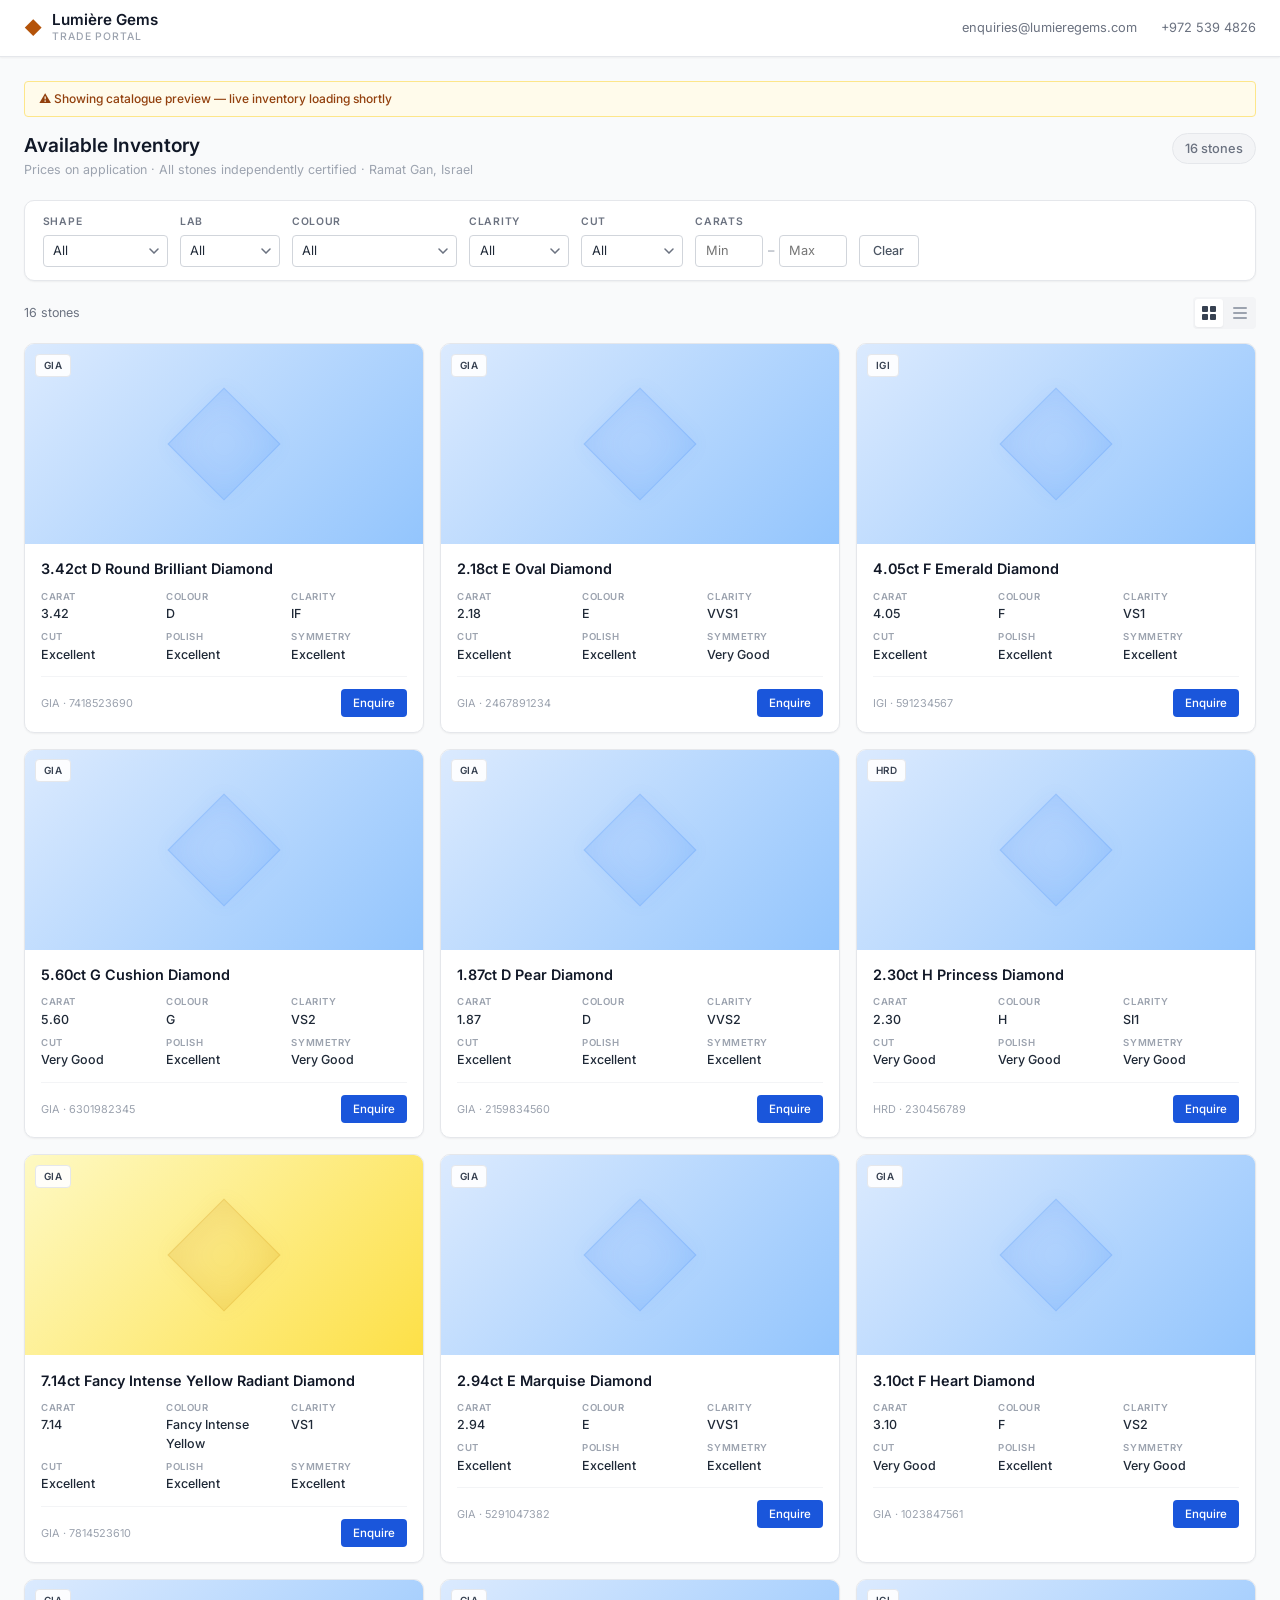
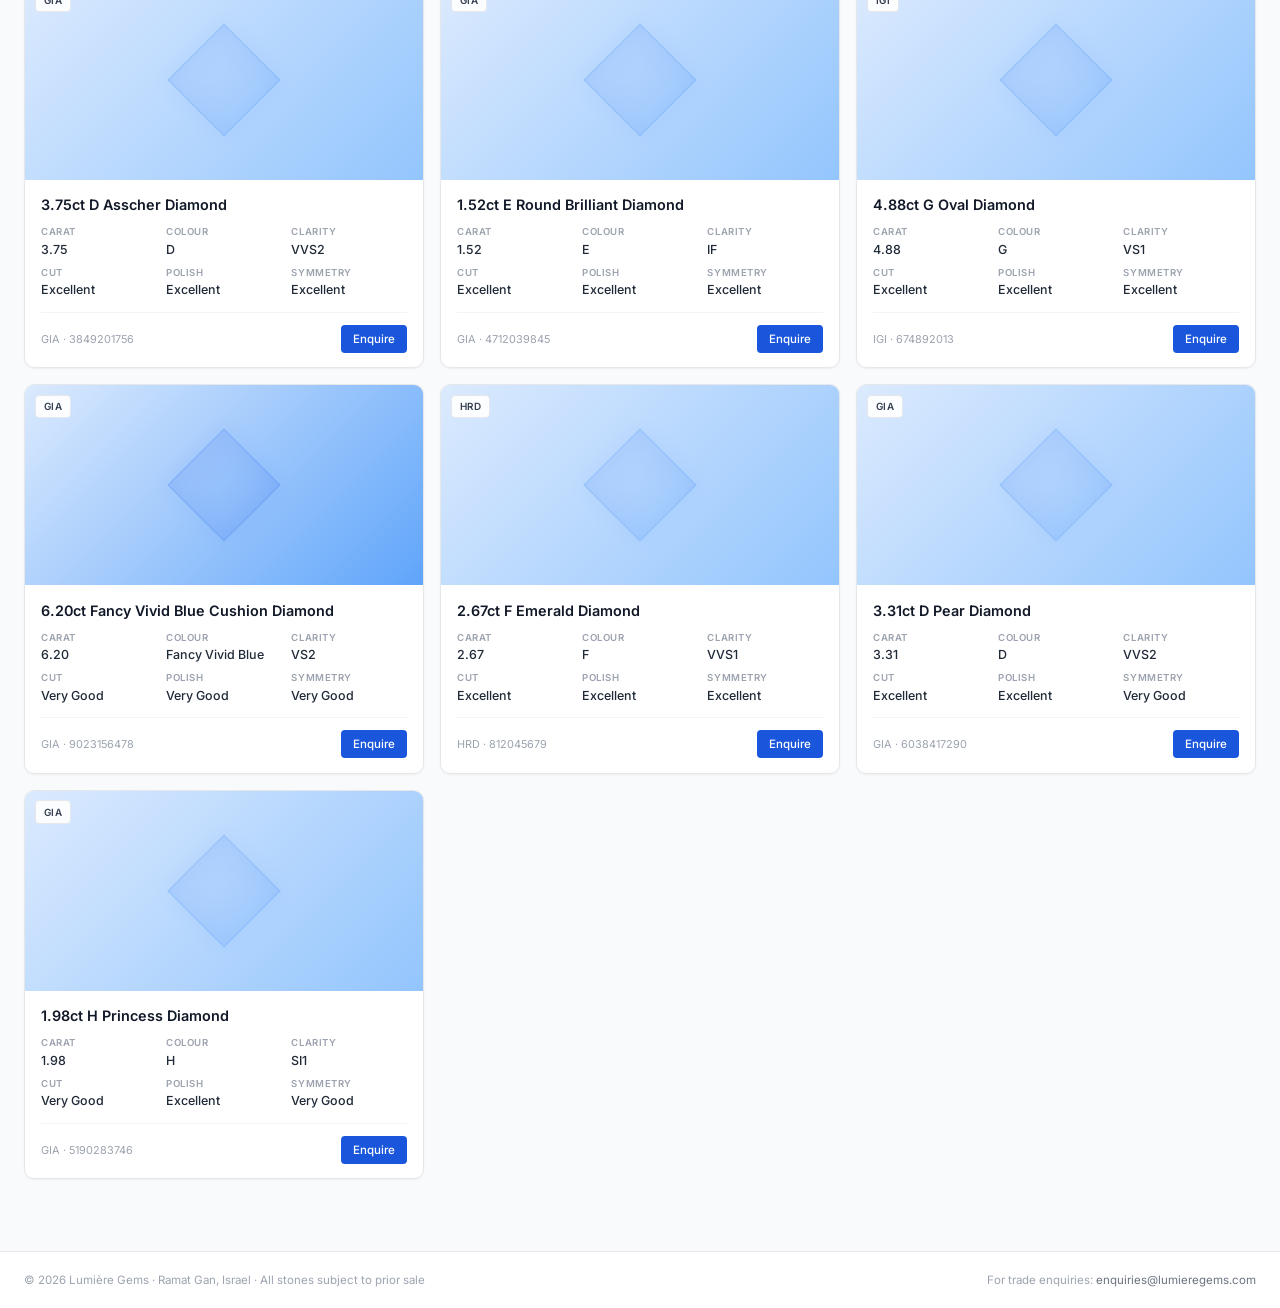
==== commit dd9c4265: "Update location to Ramat Gan, Israel and phone number" ====
--- a/index.html
+++ b/index.html
@@ -22,7 +22,7 @@
       </div>
       <div class="header-actions">
         <a href="mailto:enquiries@lumieregems.com" class="header-contact">enquiries@lumieregems.com</a>
-        <a href="tel:+41220000000" class="header-contact">+41 22 000 0000</a>
+        <a href="tel:+97253948926" class="header-contact">+972 539 4826</a>
       </div>
     </div>
   </header>
@@ -34,7 +34,7 @@
     <div class="page-title">
       <div>
         <h1>Available Inventory</h1>
-        <p class="page-sub">Prices on application · All stones independently certified · Geneva, Switzerland</p>
+        <p class="page-sub">Prices on application · All stones independently certified · Ramat Gan, Israel</p>
       </div>
       <div class="inventory-count" id="inventory-count">— stones</div>
     </div>
@@ -154,7 +154,7 @@
   <!-- FOOTER -->
   <footer class="site-footer">
     <div class="footer-inner">
-      <span>© 2026 Lumière Gems · Geneva, Switzerland · All stones subject to prior sale</span>
+      <span>© 2026 Lumière Gems · Ramat Gan, Israel · All stones subject to prior sale</span>
       <span>For trade enquiries: <a href="mailto:enquiries@lumieregems.com">enquiries@lumieregems.com</a></span>
     </div>
   </footer>
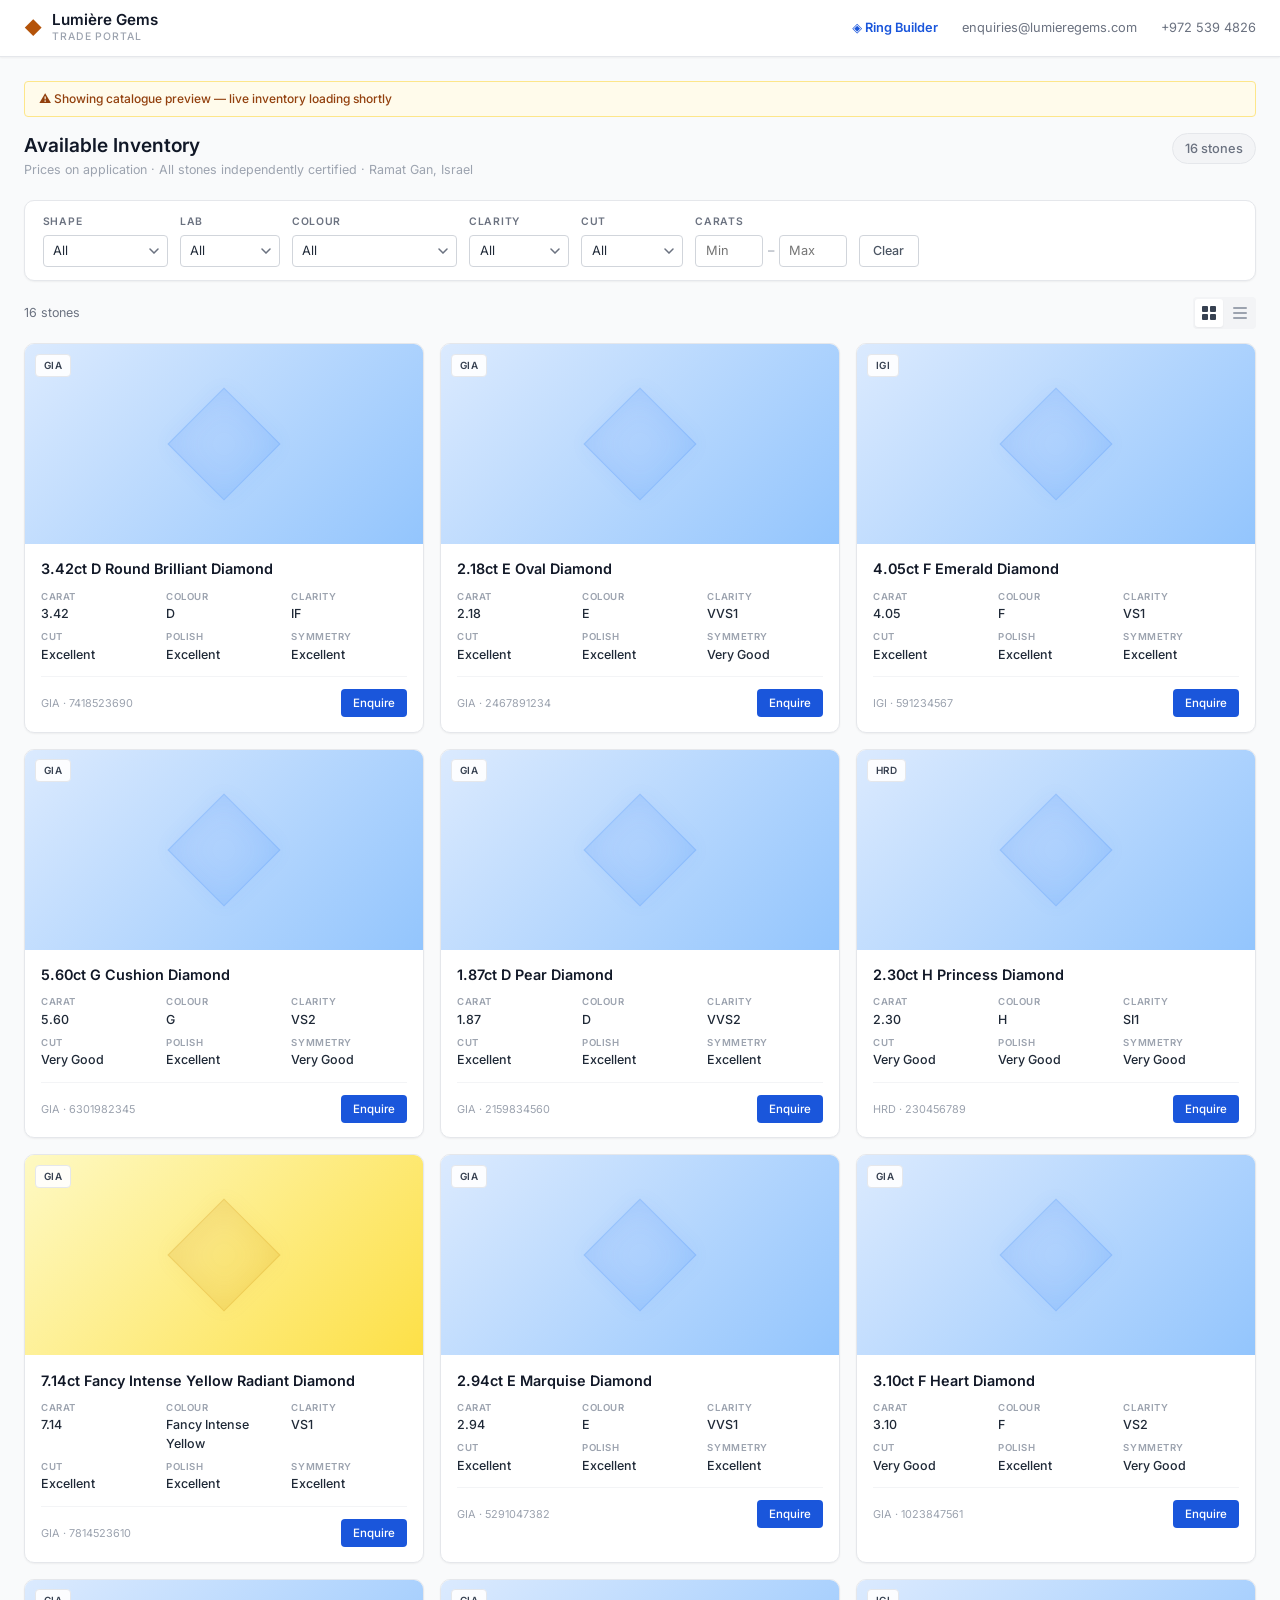
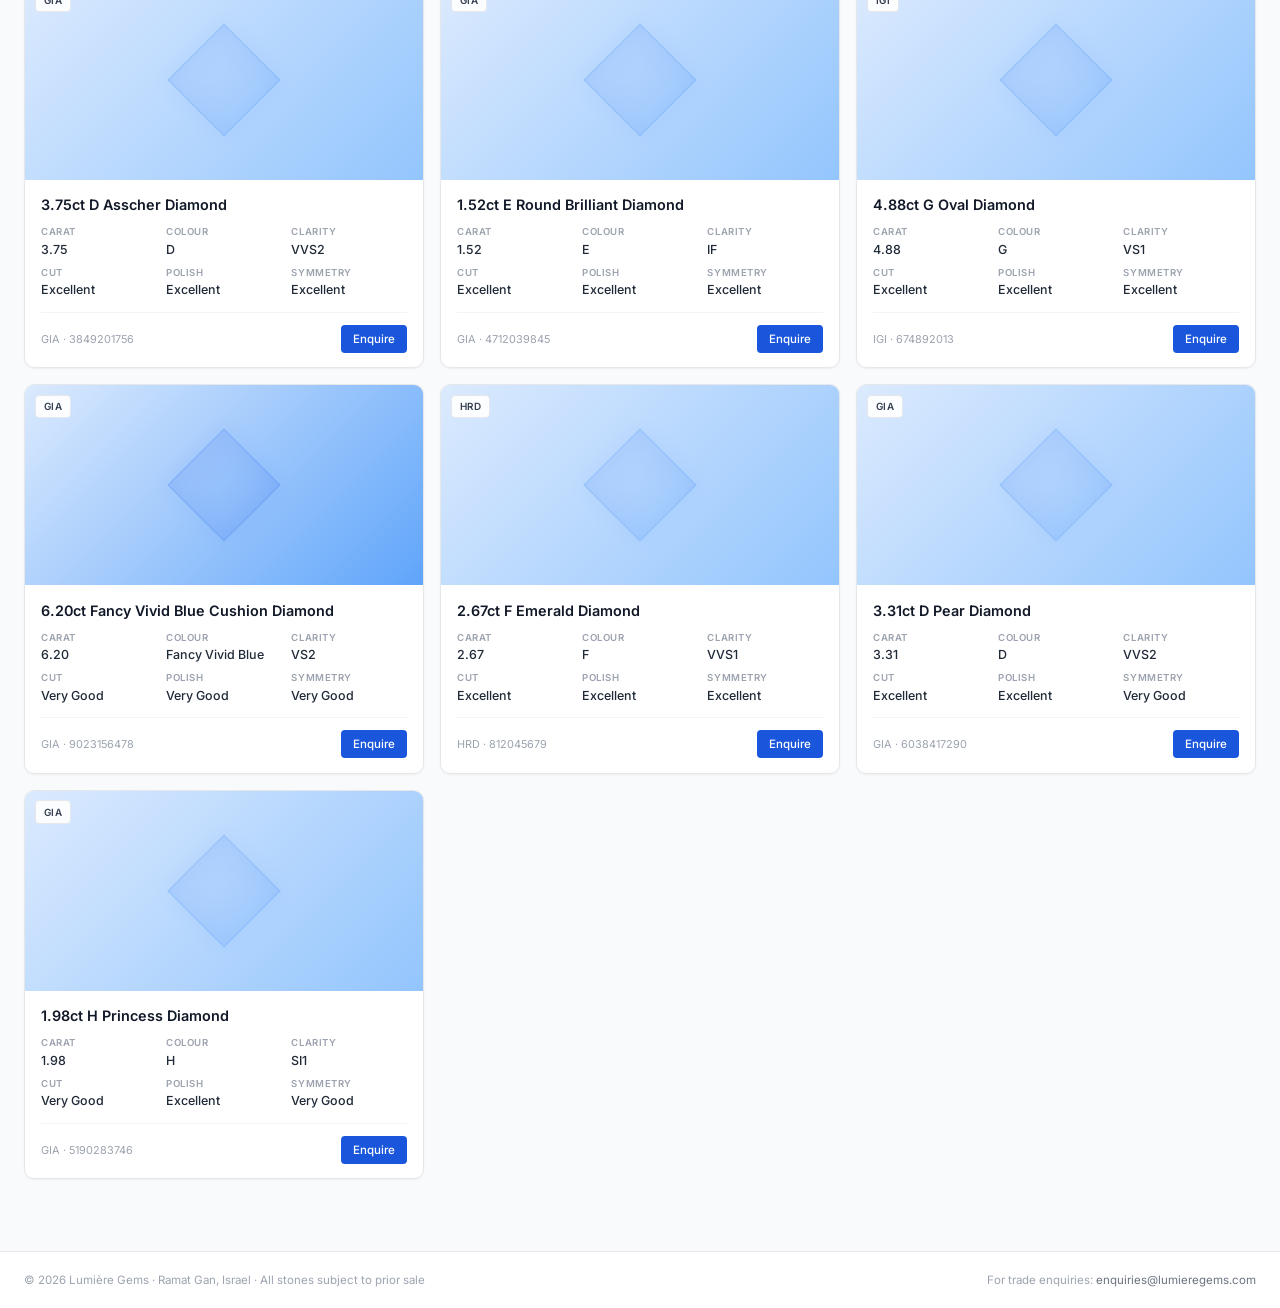
==== commit 6f13e9a5: "Add ring builder page with configurator, link from main nav" ====
--- a/index.html
+++ b/index.html
@@ -21,6 +21,7 @@
         </div>
       </div>
       <div class="header-actions">
+        <a href="ring-builder.html" class="header-contact" style="font-weight:600;color:var(--blue);">◈ Ring Builder</a>
         <a href="mailto:enquiries@lumieregems.com" class="header-contact">enquiries@lumieregems.com</a>
         <a href="tel:+97253948926" class="header-contact">+972 539 4826</a>
       </div>
